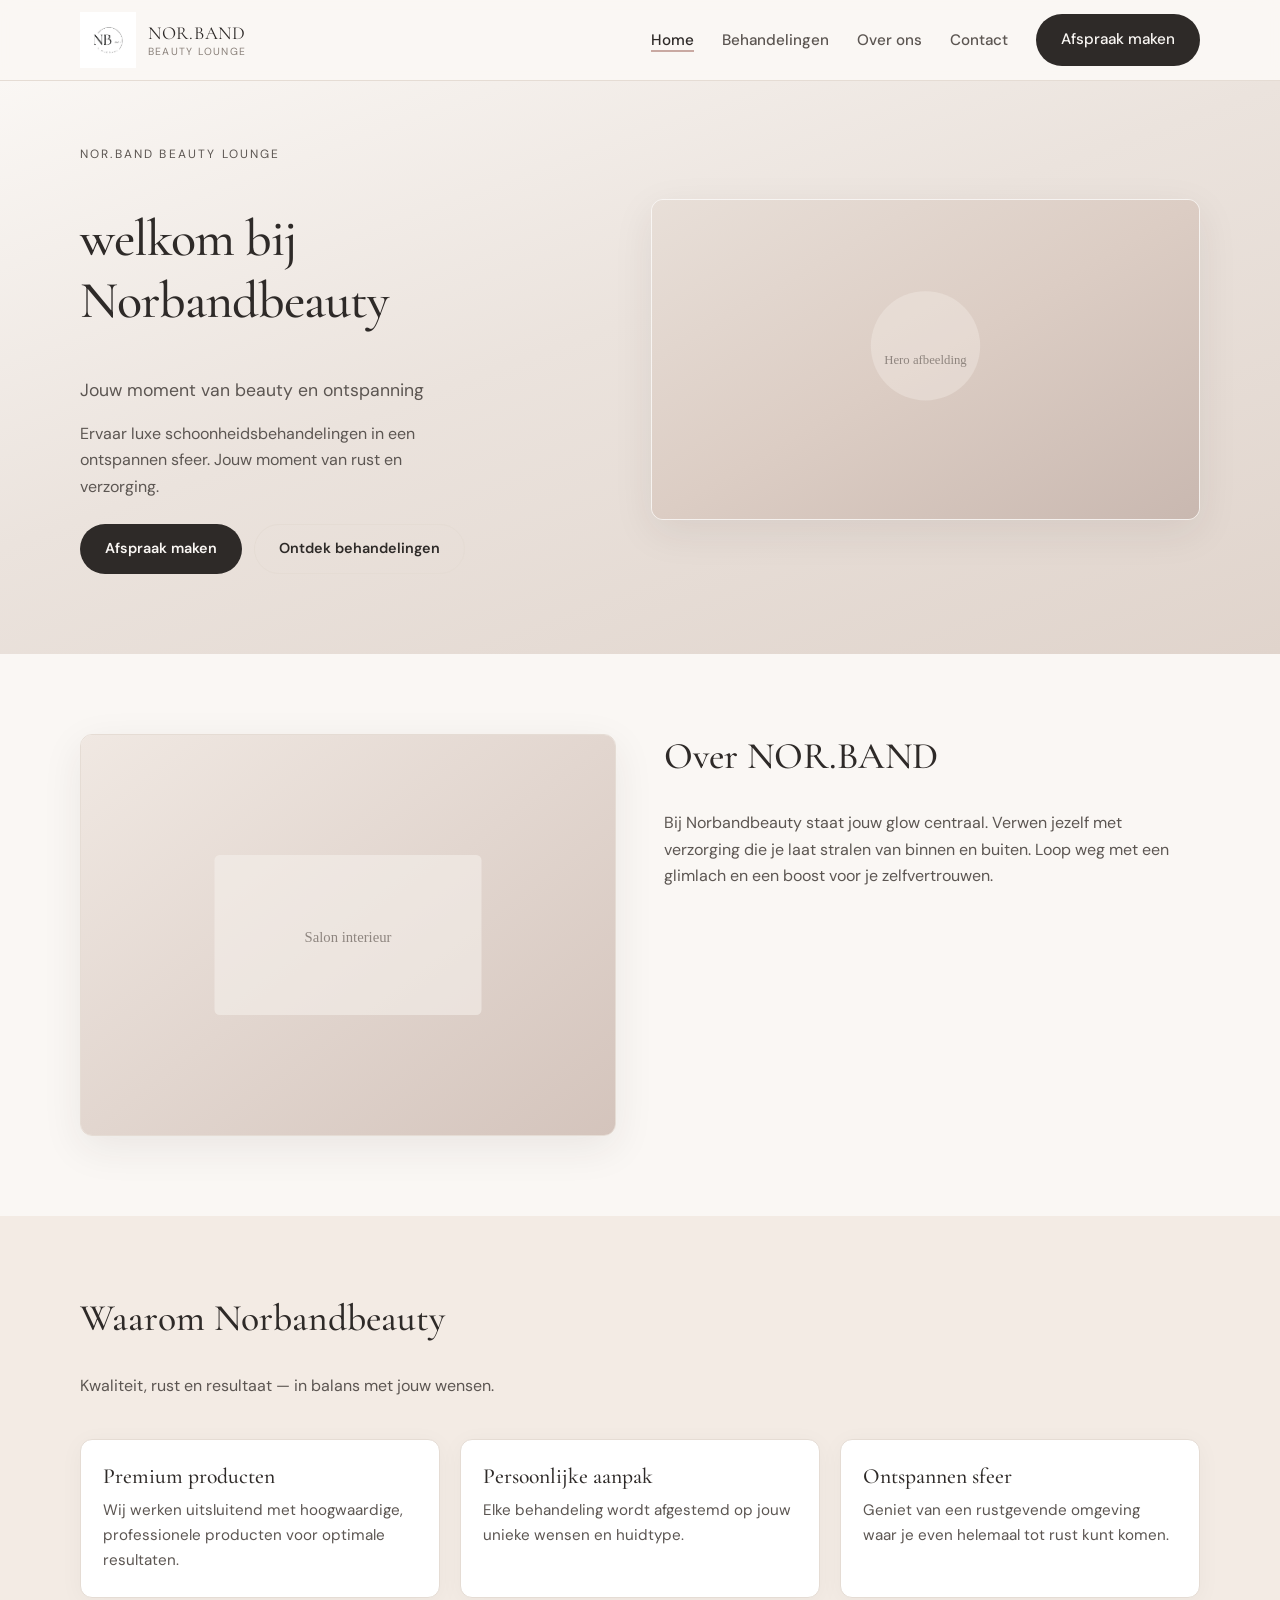
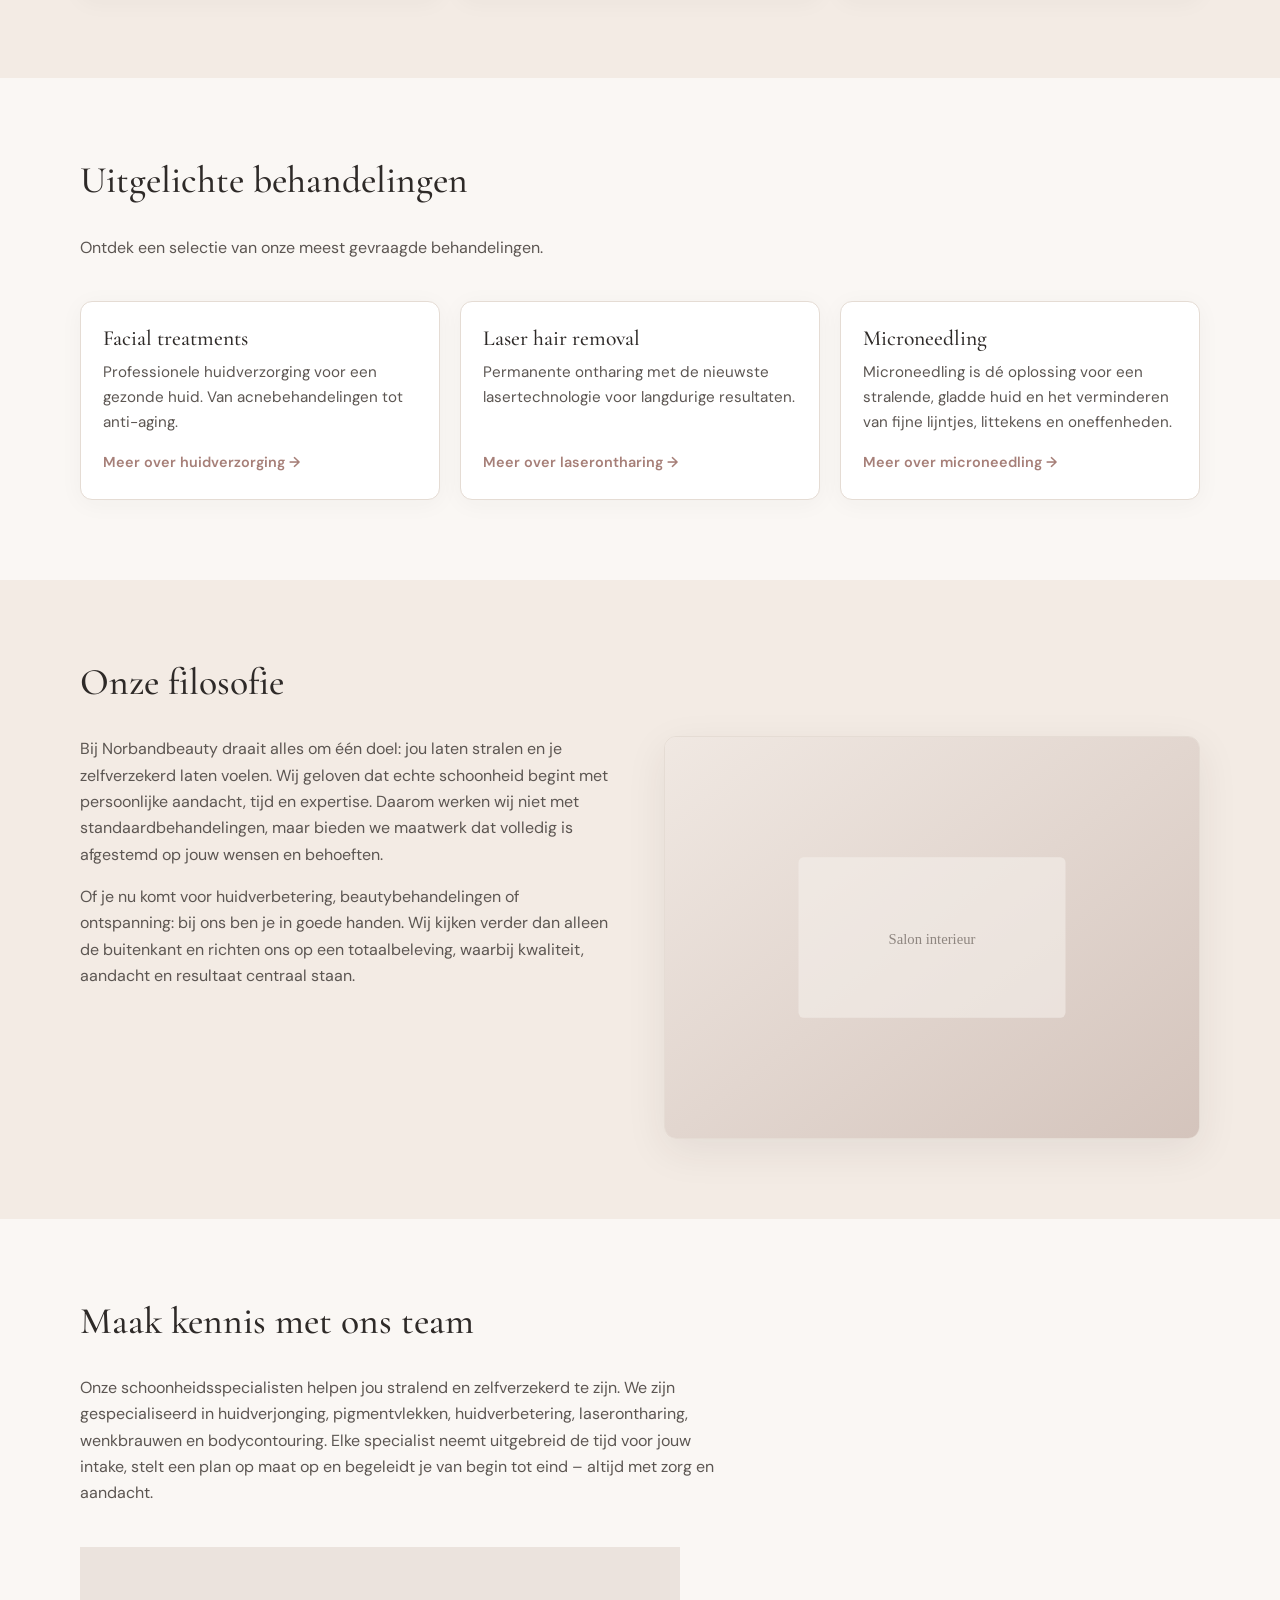
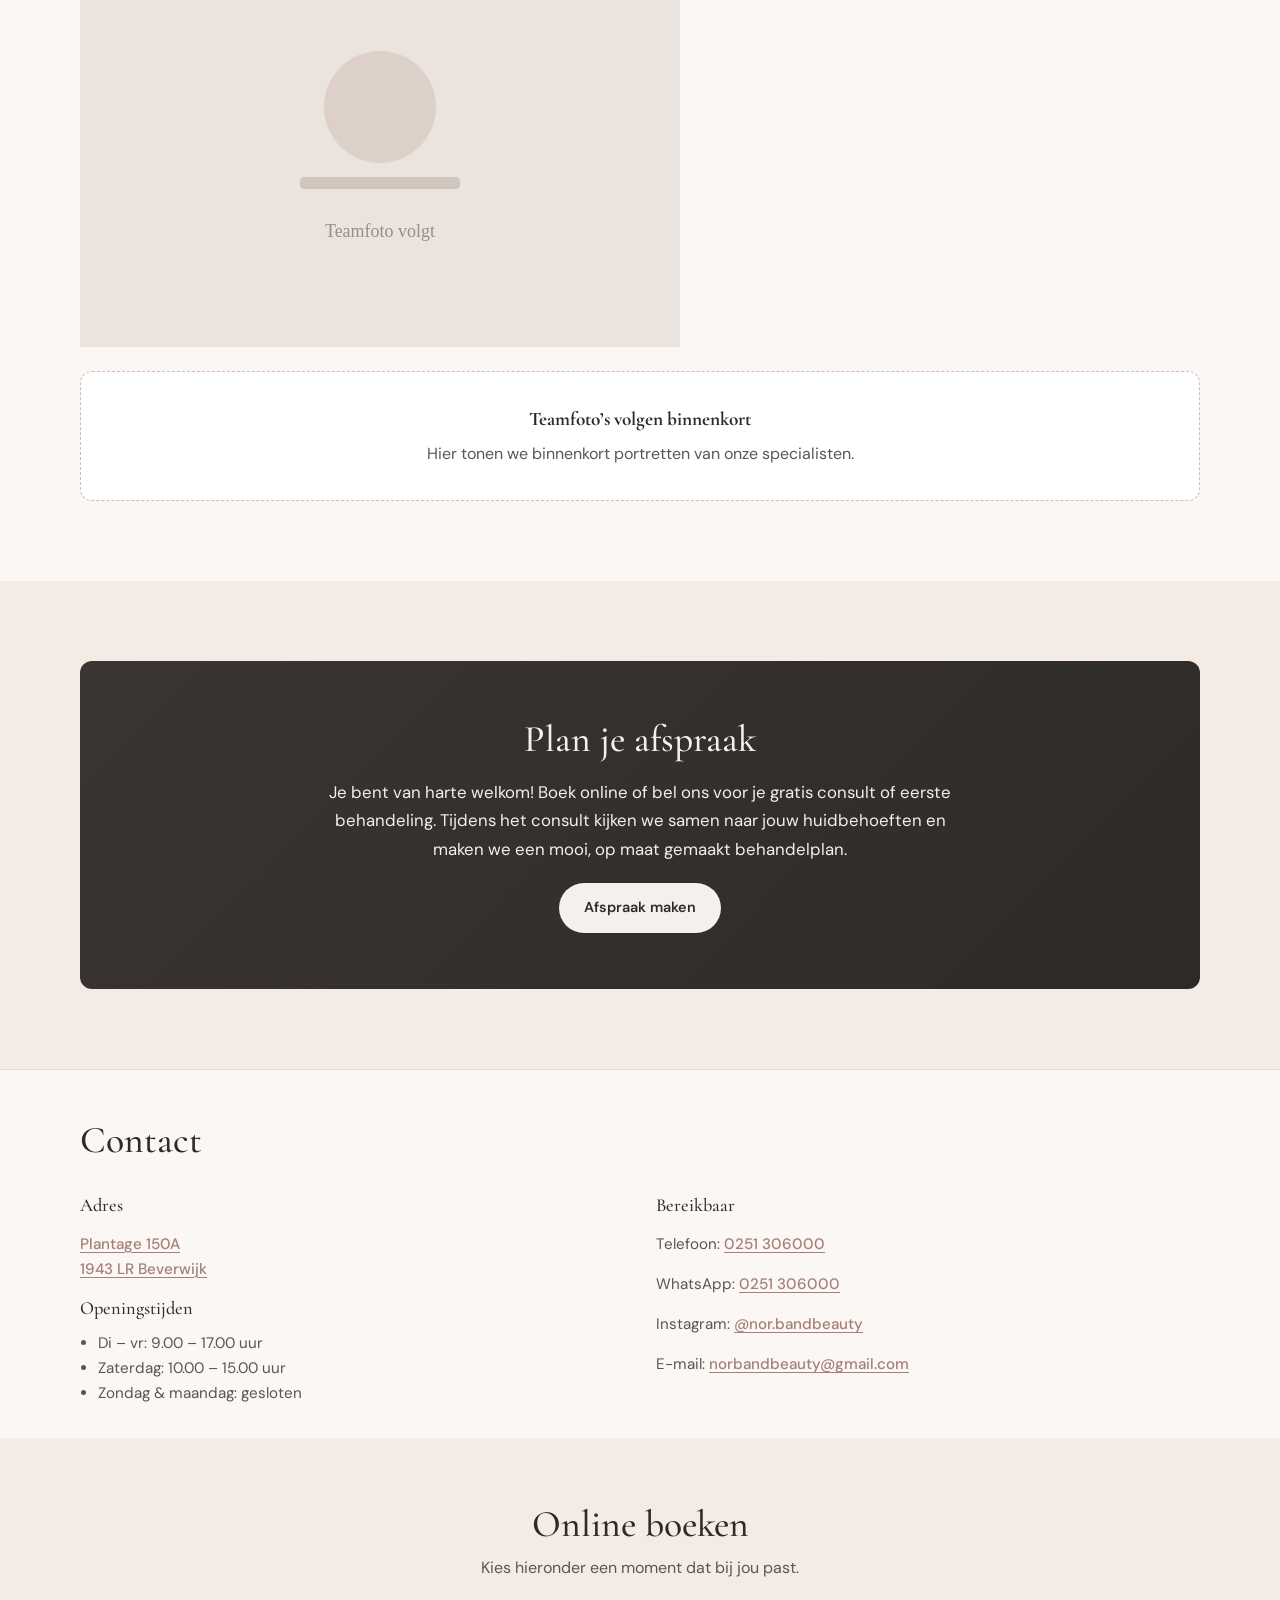
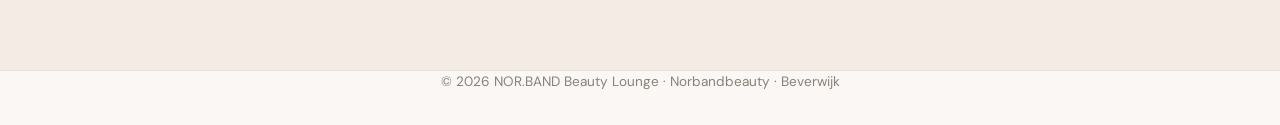
==== index.html @ 1cf068ef "Initial commit: NOR.BAND Beauty Lounge static site Made-with: Cursor" ====
<!DOCTYPE html>
<html lang="nl">
  <head>
    <meta charset="utf-8" />
    <meta name="viewport" content="width=device-width, initial-scale=1" />
    <title>NOR.BAND Beauty Lounge | Norbandbeauty Beverwijk</title>
    <meta
      name="description"
      content="Welkom bij Norbandbeauty — luxe schoonheidsbehandelingen in Beverwijk. Jouw moment van beauty en ontspanning."
    />
    <link rel="preconnect" href="https://fonts.googleapis.com" />
    <link rel="preconnect" href="https://fonts.gstatic.com" crossorigin />
    <link
      href="https://fonts.googleapis.com/css2?family=Cormorant+Garamond:ital,wght@0,500;0,600;1,500&family=DM+Sans:ital,wght@0,400;0,500;0,600;0,700;1,400&display=swap"
      rel="stylesheet"
    />
    <link rel="stylesheet" href="styles.css" />
  </head>
  <body>
    <a class="skip-link" href="#main">Ga naar inhoud</a>

    <header class="site-header">
      <div class="container site-header__inner">
        <a class="brand" href="index.html">
          <img
            class="brand__logo"
            src="images/logo.png"
            width="64"
            height="64"
            alt="NOR.BAND Beauty Lounge"
          />
          <span class="brand__text">
            NOR.BAND
            <small>Beauty Lounge</small>
          </span>
        </a>
        <button
          class="nav-toggle"
          type="button"
          aria-expanded="false"
          aria-controls="site-nav"
          aria-label="Menu openen"
        >
          <span class="nav-toggle__bar" aria-hidden="true"></span>
        </button>
        <nav class="site-nav" id="site-nav" aria-label="Hoofdnavigatie">
          <ul>
            <li><a class="is-active" href="index.html">Home</a></li>
            <li><a href="behandelingen.html">Behandelingen</a></li>
            <li><a href="#over">Over ons</a></li>
            <li><a href="#contact">Contact</a></li>
            <li class="site-header__cta--desktop">
              <!-- #sz-booking-open wordt door Salonized gebruikt om het boekingswidget te openen -->
              <a class="btn btn--primary" href="#sz-booking-open">Afspraak maken</a>
            </li>
          </ul>
        </nav>
        <a class="btn btn--primary site-header__cta--mobile" href="#sz-booking-open">Afspraak maken</a>
      </div>
    </header>

    <main id="main">
      <section class="hero" aria-labelledby="hero-title">
        <div class="container hero__grid">
          <div class="hero__content">
            <p class="eyebrow">NOR.BAND Beauty Lounge</p>
            <h1 id="hero-title">welkom bij Norbandbeauty</h1>
            <p class="lead">Jouw moment van beauty en ontspanning</p>
            <p>
              Ervaar luxe schoonheidsbehandelingen in een ontspannen sfeer. Jouw moment van rust en
              verzorging.
            </p>
            <div class="btn-row">
              <a class="btn btn--primary" href="#sz-booking-open">Afspraak maken</a>
              <a class="btn btn--ghost" href="behandelingen.html">Ontdek behandelingen</a>
            </div>
          </div>
          <div class="hero__visual">
            <img
              src="images/hero-placeholder.svg"
              width="1200"
              height="700"
              alt="Sfeerbeeld van de salon — placeholder"
            />
          </div>
        </div>
      </section>

      <section id="over" class="section" aria-labelledby="over-heading">
        <div class="container">
          <div class="philo">
            <div class="philo__img">
              <img
                src="images/about-placeholder.svg"
                width="800"
                height="600"
                alt="Interieur van de salon — placeholder"
              />
            </div>
            <div class="philo__text">
              <h2 id="over-heading">Over NOR.BAND</h2>
              <p>
                Bij Norbandbeauty staat jouw glow centraal. Verwen jezelf met verzorging die je laat
                stralen van binnen en buiten. Loop weg met een glimlach en een boost voor je
                zelfvertrouwen.
              </p>
            </div>
          </div>
        </div>
      </section>

      <section class="section section--alt" aria-labelledby="usp-heading">
        <div class="container">
          <div class="section__intro">
            <h2 id="usp-heading">Waarom Norbandbeauty</h2>
            <p>Kwaliteit, rust en resultaat — in balans met jouw wensen.</p>
          </div>
          <div class="card-grid card-grid--3">
            <article class="card">
              <h3>Premium producten</h3>
              <p>
                Wij werken uitsluitend met hoogwaardige, professionele producten voor optimale
                resultaten.
              </p>
            </article>
            <article class="card">
              <h3>Persoonlijke aanpak</h3>
              <p>
                Elke behandeling wordt afgestemd op jouw unieke wensen en huidtype.
              </p>
            </article>
            <article class="card">
              <h3>Ontspannen sfeer</h3>
              <p>
                Geniet van een rustgevende omgeving waar je even helemaal tot rust kunt komen.
              </p>
            </article>
          </div>
        </div>
      </section>

      <section class="section" aria-labelledby="highlight-heading">
        <div class="container">
          <div class="section__intro">
            <h2 id="highlight-heading">Uitgelichte behandelingen</h2>
            <p>Ontdek een selectie van onze meest gevraagde behandelingen.</p>
          </div>
          <div class="treat-grid">
            <article class="card treat-card">
              <h3>Facial treatments</h3>
              <p>
                Professionele huidverzorging voor een gezonde huid. Van acnebehandelingen tot
                anti-aging.
              </p>
              <a class="treat-card__link" href="behandelingen.html#huidverzorging">Meer over huidverzorging →</a>
            </article>
            <article class="card treat-card">
              <h3>Laser hair removal</h3>
              <p>
                Permanente ontharing met de nieuwste lasertechnologie voor langdurige resultaten.
              </p>
              <a class="treat-card__link" href="behandelingen.html#laserontharing">Meer over laserontharing →</a>
            </article>
            <article class="card treat-card">
              <h3>Microneedling</h3>
              <p>
                Microneedling is dé oplossing voor een stralende, gladde huid en het verminderen van
                fijne lijntjes, littekens en oneffenheden.
              </p>
              <a class="treat-card__link" href="behandelingen.html#huidverbetering">Meer over microneedling →</a>
            </article>
          </div>
        </div>
      </section>

      <section class="section section--alt" aria-labelledby="filosofie-heading">
        <div class="container">
          <h2 id="filosofie-heading">Onze filosofie</h2>
          <div class="philo">
            <div class="philo__text">
              <p>
                Bij Norbandbeauty draait alles om één doel: jou laten stralen en je zelfverzekerd
                laten voelen. Wij geloven dat echte schoonheid begint met persoonlijke aandacht,
                tijd en expertise. Daarom werken wij niet met standaardbehandelingen, maar bieden we
                maatwerk dat volledig is afgestemd op jouw wensen en behoeften.
              </p>
              <p>
                Of je nu komt voor huidverbetering, beautybehandelingen of ontspanning: bij ons ben je
                in goede handen. Wij kijken verder dan alleen de buitenkant en richten ons op een
                totaalbeleving, waarbij kwaliteit, aandacht en resultaat centraal staan.
              </p>
            </div>
            <div class="philo__img">
              <img
                src="images/about-placeholder.svg"
                width="800"
                height="600"
                alt=""
                role="presentation"
              />
            </div>
          </div>
        </div>
      </section>

      <section class="section" aria-labelledby="team-heading">
        <div class="container">
          <div class="section__intro">
            <h2 id="team-heading">Maak kennis met ons team</h2>
            <p>
              Onze schoonheidsspecialisten helpen jou stralend en zelfverzekerd te zijn. We zijn
              gespecialiseerd in huidverjonging, pigmentvlekken, huidverbetering, laserontharing,
              wenkbrauwen en bodycontouring. Elke specialist neemt uitgebreid de tijd voor jouw
              intake, stelt een plan op maat op en begeleidt je van begin tot eind – altijd met zorg
              en aandacht.
            </p>
          </div>
          <div>
            <img
              src="images/team-placeholder.svg"
              width="600"
              height="400"
              alt="Team — foto volgt"
            />
            <div class="team-placeholder">
              <strong>Teamfoto’s volgen binnenkort</strong>
              <span>Hier tonen we binnenkort portretten van onze specialisten.</span>
            </div>
          </div>
        </div>
      </section>

      <section class="section section--alt" aria-labelledby="cta-mid-heading">
        <div class="container">
          <div class="cta-band">
            <h2 id="cta-mid-heading">Plan je afspraak</h2>
            <p>
              Je bent van harte welkom! Boek online of bel ons voor je gratis consult of eerste
              behandeling. Tijdens het consult kijken we samen naar jouw huidbehoeften en maken we een
              mooi, op maat gemaakt behandelplan.
            </p>
            <a class="btn btn--primary" href="#sz-booking-open">Afspraak maken</a>
          </div>
        </div>
      </section>

      <section id="contact" class="site-footer" aria-labelledby="contact-heading">
        <div class="container">
          <h2 id="contact-heading">Contact</h2>
          <div class="footer-grid">
            <div class="footer-block">
              <h3>Adres</h3>
              <p>
                <a
                  href="https://www.google.com/maps/search/?api=1&query=Plantage+150A+1943+LR+Beverwijk"
                  rel="noopener noreferrer"
                >
                  Plantage 150A<br />
                  1943 LR Beverwijk
                </a>
              </p>
              <h3>Openingstijden</h3>
              <ul>
                <li>Di – vr: 9.00 – 17.00 uur</li>
                <li>Zaterdag: 10.00 – 15.00 uur</li>
                <li>Zondag &amp; maandag: gesloten</li>
              </ul>
            </div>
            <div class="footer-block">
              <h3>Bereikbaar</h3>
              <p>
                Telefoon:
                <a href="tel:+31251306000">0251 306000</a>
              </p>
              <p>
                WhatsApp:
                <a href="https://wa.me/31251306000" rel="noopener noreferrer">0251 306000</a>
              </p>
              <p>
                Instagram:
                <a href="https://www.instagram.com/nor.bandbeauty/" rel="noopener noreferrer"
                  >@nor.bandbeauty</a
                >
              </p>
              <p>
                E-mail:
                <a href="mailto:norbandbeauty@gmail.com">norbandbeauty@gmail.com</a>
              </p>
            </div>
          </div>
        </div>
      </section>

      <section id="booking" class="booking-section" aria-labelledby="booking-heading">
        <div class="container booking-section__inner">
          <h2 id="booking-heading">Online boeken</h2>
          <p>Kies hieronder een moment dat bij jou past.</p>
          <div
            class="salonized-booking"
            data-company="E9KZ1DDDucgbJcKUujtXjDxc"
            data-color="#888182"
            data-language="nl"
            data-position="right"
            data-outline="shadow"
          ></div>
          <script src="https://static-widget.salonized.com/loader.js"></script>
        </div>
      </section>
    </main>

    <footer class="site-footer" style="padding-top: 0">
      <div class="container">
        <p style="margin: 0; font-size: 0.85rem; color: var(--color-soft); text-align: center">
          © <span id="y"></span> NOR.BAND Beauty Lounge · Norbandbeauty · Beverwijk
        </p>
      </div>
    </footer>

    <script src="script.js" defer></script>
  </body>
</html>
---- styles.css ----
/* NOR.BAND Beauty Lounge — shared styles */

:root {
  --color-bg: #faf7f4;
  --color-bg-alt: #f3ebe4;
  --color-surface: #ffffff;
  --color-ink: #2e2a28;
  --color-muted: #5c5652;
  --color-soft: #8a817a;
  --color-accent: #a67f78;
  --color-accent-soft: #c9a9a2;
  --color-line: #e5dcd4;
  --color-rose: #d4b8b0;
  --font-display: "Cormorant Garamond", "Times New Roman", serif;
  --font-body: "DM Sans", system-ui, -apple-system, sans-serif;
  --shadow-soft: 0 12px 40px rgba(46, 42, 40, 0.08);
  --radius: 12px;
  --max: 1120px;
  --header-h: 72px;
}

*,
*::before,
*::after {
  box-sizing: border-box;
}

html {
  scroll-behavior: smooth;
}

body {
  margin: 0;
  font-family: var(--font-body);
  font-size: 1rem;
  line-height: 1.65;
  color: var(--color-ink);
  background: var(--color-bg);
}

body.nav-open {
  overflow: hidden;
}

img {
  max-width: 100%;
  height: auto;
  display: block;
}

a {
  color: var(--color-accent);
  text-decoration-thickness: 1px;
  text-underline-offset: 0.2em;
}

a:hover {
  color: var(--color-ink);
}

:focus-visible {
  outline: 2px solid var(--color-accent);
  outline-offset: 3px;
}

.skip-link {
  position: absolute;
  left: -9999px;
  z-index: 9999;
  padding: 0.75rem 1rem;
  background: var(--color-surface);
  color: var(--color-ink);
}

.skip-link:focus {
  left: 1rem;
  top: 1rem;
}

.container {
  width: min(100% - 2.5rem, var(--max));
  margin-inline: auto;
}

/* Typography */
h1,
h2,
h3,
h4 {
  font-family: var(--font-display);
  font-weight: 500;
  line-height: 1.2;
  color: var(--color-ink);
}

h1 {
  font-size: clamp(2.25rem, 5vw, 3.25rem);
  letter-spacing: -0.02em;
}

h2 {
  font-size: clamp(1.75rem, 3.5vw, 2.35rem);
  margin-top: 0;
}

h3 {
  font-size: 1.35rem;
  margin-top: 0;
}

.eyebrow {
  font-size: 0.75rem;
  letter-spacing: 0.18em;
  text-transform: uppercase;
  color: var(--color-soft);
  margin: 0 0 0.75rem;
}

.lead {
  font-size: 1.1rem;
  color: var(--color-muted);
}

/* Header */
.site-header {
  position: sticky;
  top: 0;
  z-index: 100;
  background: rgba(250, 247, 244, 0.92);
  backdrop-filter: blur(10px);
  border-bottom: 1px solid var(--color-line);
}

.site-header__inner {
  display: flex;
  align-items: center;
  justify-content: space-between;
  gap: 1rem;
  min-height: var(--header-h);
  padding-block: 0.75rem;
}

.brand {
  display: flex;
  align-items: center;
  gap: 0.75rem;
  text-decoration: none;
  color: inherit;
}

.brand:hover {
  color: inherit;
}

.brand__logo {
  width: 56px;
  height: auto;
  flex-shrink: 0;
  object-fit: contain;
}

.brand__text {
  font-family: var(--font-display);
  font-size: 1.15rem;
  letter-spacing: 0.04em;
  line-height: 1.2;
}

.brand__text small {
  display: block;
  font-family: var(--font-body);
  font-size: 0.65rem;
  letter-spacing: 0.12em;
  text-transform: uppercase;
  color: var(--color-soft);
  margin-top: 0.15rem;
}

.nav-toggle {
  display: none;
  align-items: center;
  justify-content: center;
  width: 44px;
  height: 44px;
  padding: 0;
  border: 1px solid var(--color-line);
  border-radius: 8px;
  background: var(--color-surface);
  cursor: pointer;
}

.nav-toggle__bar {
  display: block;
  width: 20px;
  height: 2px;
  background: var(--color-ink);
  position: relative;
}

.nav-toggle__bar::before,
.nav-toggle__bar::after {
  content: "";
  position: absolute;
  left: 0;
  width: 20px;
  height: 2px;
  background: var(--color-ink);
}

.nav-toggle__bar::before {
  top: -6px;
}

.nav-toggle__bar::after {
  top: 6px;
}

.site-nav ul {
  list-style: none;
  margin: 0;
  padding: 0;
  display: flex;
  align-items: center;
  gap: 1.75rem;
}

.site-nav a {
  color: var(--color-muted);
  text-decoration: none;
  font-size: 0.95rem;
  font-weight: 500;
}

.site-nav a:hover {
  color: var(--color-ink);
}

.site-nav .is-active {
  color: var(--color-ink);
  border-bottom: 2px solid var(--color-accent-soft);
}

.btn {
  display: inline-flex;
  align-items: center;
  justify-content: center;
  gap: 0.5rem;
  padding: 0.75rem 1.5rem;
  font-family: var(--font-body);
  font-size: 0.9rem;
  font-weight: 600;
  border-radius: 999px;
  border: 1px solid transparent;
  cursor: pointer;
  text-decoration: none;
  transition: background 0.2s, color 0.2s, border-color 0.2s, transform 0.15s;
}

.btn:hover {
  transform: translateY(-1px);
}

.btn--primary {
  background: var(--color-ink);
  color: #faf7f4;
}

.btn--primary:hover {
  background: #45403d;
  color: #faf7f4;
}

/* Anchor primary buttons: override global `a` / `.site-nav a` link colours */
a.btn.btn--primary {
  color: #faf7f4;
  text-decoration: none;
}

a.btn.btn--primary:hover {
  color: #faf7f4;
}

.btn--ghost {
  background: transparent;
  color: var(--color-ink);
  border-color: var(--color-line);
}

.btn--ghost:hover {
  border-color: var(--color-accent);
  color: var(--color-ink);
}

.btn-row {
  display: flex;
  flex-wrap: wrap;
  gap: 0.75rem;
  margin-top: 1.5rem;
}

@media (max-width: 767px) {
  .nav-toggle {
    display: inline-flex;
  }

  .site-nav {
    position: fixed;
    inset: var(--header-h) 0 0 0;
    background: var(--color-bg);
    padding: 1.5rem;
    transform: translateX(100%);
    transition: transform 0.25s ease;
    overflow-y: auto;
  }

  .site-nav.is-open {
    transform: translateX(0);
  }

  .site-nav ul {
    flex-direction: column;
    align-items: flex-start;
    gap: 1.25rem;
  }

  .site-nav .btn {
    width: 100%;
  }
}

@media (min-width: 768px) {
  .site-header__cta--mobile {
    display: none;
  }
}

@media (max-width: 767px) {
  .site-header__cta--desktop {
    display: none;
  }
}

/* Hero */
.hero {
  position: relative;
  padding: clamp(2.5rem, 6vw, 4rem) 0 clamp(3rem, 8vw, 5rem);
  background: linear-gradient(160deg, #faf7f4 0%, #ebe3dd 45%, #e0d4cc 100%);
  overflow: hidden;
}

.hero__grid {
  display: grid;
  gap: 2.5rem;
  align-items: center;
}

@media (min-width: 900px) {
  .hero__grid {
    grid-template-columns: 1fr 1.05fr;
    gap: 3rem;
  }
}

.hero__visual {
  border-radius: var(--radius);
  overflow: hidden;
  box-shadow: var(--shadow-soft);
  border: 1px solid rgba(255, 255, 255, 0.6);
}

.hero__content p {
  margin: 0 0 1rem;
  color: var(--color-muted);
  max-width: 36ch;
}

/* Sections */
.section {
  padding: clamp(3rem, 7vw, 5rem) 0;
}

.section--alt {
  background: var(--color-bg-alt);
}

.section__intro {
  max-width: 58ch;
  margin-bottom: 2.5rem;
}

.section__intro p {
  margin: 0.75rem 0 0;
  color: var(--color-muted);
}

/* Cards grid */
.card-grid {
  display: grid;
  gap: 1.25rem;
}

@media (min-width: 640px) {
  .card-grid--3 {
    grid-template-columns: repeat(3, 1fr);
  }
}

.card {
  background: var(--color-surface);
  border: 1px solid var(--color-line);
  border-radius: var(--radius);
  padding: 1.5rem 1.35rem;
  box-shadow: 0 4px 24px rgba(46, 42, 40, 0.04);
  transition: box-shadow 0.2s, border-color 0.2s;
}

.card:hover {
  box-shadow: var(--shadow-soft);
  border-color: #d9cec5;
}

.card h3 {
  margin-bottom: 0.5rem;
}

.card p {
  margin: 0;
  color: var(--color-muted);
  font-size: 0.95rem;
}

/* Treatment highlight cards */
.treat-grid {
  display: grid;
  gap: 1.25rem;
}

@media (min-width: 720px) {
  .treat-grid {
    grid-template-columns: repeat(3, 1fr);
  }
}

.treat-card {
  display: flex;
  flex-direction: column;
  height: 100%;
}

.treat-card__link {
  margin-top: auto;
  padding-top: 1rem;
  font-weight: 600;
  font-size: 0.9rem;
  text-decoration: none;
  color: var(--color-accent);
}

.treat-card__link:hover {
  color: var(--color-ink);
}

/* Philosophy */
.philo {
  display: grid;
  gap: 2rem;
}

@media (min-width: 880px) {
  .philo {
    grid-template-columns: 1fr 1fr;
    align-items: start;
    gap: 3rem;
  }
}

.philo__img {
  border-radius: var(--radius);
  overflow: hidden;
  border: 1px solid var(--color-line);
  box-shadow: var(--shadow-soft);
}

.philo__text h2 {
  margin-top: 0;
}

.philo__text p {
  color: var(--color-muted);
  margin: 0 0 1rem;
}

/* Team */
.team-placeholder {
  margin-top: 1.5rem;
  padding: 2rem;
  text-align: center;
  background: var(--color-surface);
  border: 1px dashed var(--color-rose);
  border-radius: var(--radius);
  color: var(--color-muted);
}

.team-placeholder strong {
  display: block;
  font-family: var(--font-display);
  font-size: 1.2rem;
  color: var(--color-ink);
  margin-bottom: 0.35rem;
}

/* CTA band */
.cta-band {
  text-align: center;
  padding: clamp(2.5rem, 6vw, 3.5rem);
  background: linear-gradient(135deg, #3a3533 0%, #2e2a28 100%);
  color: #f5f0eb;
  border-radius: var(--radius);
}

.cta-band h2 {
  color: #f5f0eb;
  margin: 0 0 1rem;
}

.cta-band p {
  margin: 0 auto 1.25rem;
  max-width: 52ch;
  font-size: 1.05rem;
  line-height: 1.7;
}

.cta-band .btn--primary {
  background: #f5f0eb;
  color: var(--color-ink);
}

.cta-band a.btn.btn--primary {
  color: var(--color-ink);
}

.cta-band .btn--primary:hover {
  background: #ffffff;
}

.cta-band a.btn.btn--primary:hover {
  color: var(--color-ink);
}

/* Footer / contact */
.site-footer {
  padding: 3rem 0 2rem;
  border-top: 1px solid var(--color-line);
  background: var(--color-bg);
}

.footer-grid {
  display: grid;
  gap: 2rem;
}

@media (min-width: 720px) {
  .footer-grid {
    grid-template-columns: 1fr 1fr;
  }
}

.footer-block h3 {
  font-size: 1.15rem;
  margin-bottom: 0.75rem;
}

.footer-block p,
.footer-block li {
  color: var(--color-muted);
  font-size: 0.95rem;
}

.footer-block ul {
  margin: 0;
  padding-left: 1.1rem;
}

.footer-block a {
  font-weight: 500;
}

/* Booking */
.booking-section {
  padding: clamp(2.5rem, 6vw, 4rem) 0 4rem;
  background: var(--color-bg-alt);
}

.booking-section__inner {
  max-width: 720px;
  margin-inline: auto;
  text-align: center;
}

.booking-section h2 {
  margin-bottom: 0.5rem;
}

.booking-section > .container > p {
  margin: 0 0 1.5rem;
  color: var(--color-muted);
}

/* Behandelingen page */
.page-hero {
  padding: clamp(2.5rem, 6vw, 3.5rem) 0;
  background: linear-gradient(180deg, #faf7f4, #ebe3dd);
  border-bottom: 1px solid var(--color-line);
}

.page-hero p {
  margin: 0.75rem 0 0;
  max-width: 56ch;
  color: var(--color-muted);
}

.anchor-nav-wrap {
  position: sticky;
  top: var(--header-h);
  z-index: 50;
  background: rgba(250, 247, 244, 0.95);
  backdrop-filter: blur(8px);
  border-bottom: 1px solid var(--color-line);
  padding: 0.65rem 0;
}

.anchor-nav {
  display: flex;
  flex-wrap: wrap;
  gap: 0.5rem 0.75rem;
  justify-content: center;
}

.anchor-nav a {
  font-size: 0.8rem;
  font-weight: 600;
  padding: 0.4rem 0.85rem;
  border-radius: 999px;
  border: 1px solid var(--color-line);
  background: var(--color-surface);
  color: var(--color-muted);
  text-decoration: none;
}

.anchor-nav a:hover {
  border-color: var(--color-accent-soft);
  color: var(--color-ink);
}

.treatment-section {
  scroll-margin-top: calc(var(--header-h) + 72px);
}

.treatment-section h2 {
  padding-bottom: 0.75rem;
  border-bottom: 1px solid var(--color-line);
  margin-bottom: 1.5rem;
}

.treatment-card {
  margin-bottom: 1.5rem;
}

.treatment-card:last-child {
  margin-bottom: 0;
}

.treatment-card__meta {
  display: flex;
  flex-wrap: wrap;
  gap: 0.5rem 1.25rem;
  font-size: 0.9rem;
  color: var(--color-soft);
  margin-bottom: 0.5rem;
}

.treatment-card__meta span {
  font-weight: 600;
  color: var(--color-ink);
}

.treatment-card ul {
  margin: 0.75rem 0 0;
  padding-left: 1.1rem;
  color: var(--color-muted);
}

.treatment-card .geschikt {
  margin-top: 0.75rem;
  padding: 0.75rem 1rem;
  background: var(--color-bg-alt);
  border-radius: 8px;
  font-size: 0.92rem;
  color: var(--color-muted);
}

.treatment-card .geschikt strong {
  color: var(--color-ink);
}

.intro-block {
  padding: 1.25rem 1.5rem;
  background: var(--color-surface);
  border-left: 3px solid var(--color-accent-soft);
  border-radius: 0 var(--radius) var(--radius) 0;
  margin-bottom: 1.5rem;
}

.intro-block p {
  margin: 0;
  color: var(--color-muted);
}

.bullet-columns {
  display: grid;
  gap: 1rem;
}

@media (min-width: 640px) {
  .bullet-columns {
    grid-template-columns: 1fr 1fr;
  }
}

.region-list {
  columns: 2;
  column-gap: 2rem;
  margin: 0;
  padding-left: 1.1rem;
  color: var(--color-muted);
}

@media (max-width: 500px) {
  .region-list {
    columns: 1;
  }
}

/* Pricing tables */
.price-table-wrap {
  overflow-x: auto;
  margin: 1.5rem 0;
  -webkit-overflow-scrolling: touch;
}

.price-table {
  width: 100%;
  border-collapse: collapse;
  font-size: 0.92rem;
  background: var(--color-surface);
  border: 1px solid var(--color-line);
  border-radius: var(--radius);
  overflow: hidden;
}

.price-table caption {
  text-align: left;
  font-family: var(--font-display);
  font-size: 1.25rem;
  padding: 1rem 1rem 0.5rem;
  color: var(--color-ink);
}

.price-table th,
.price-table td {
  padding: 0.65rem 1rem;
  text-align: left;
  border-bottom: 1px solid var(--color-line);
}

.price-table th {
  background: var(--color-bg-alt);
  font-weight: 600;
  font-size: 0.8rem;
  text-transform: uppercase;
  letter-spacing: 0.06em;
  color: var(--color-soft);
}

.price-table tr:last-child td {
  border-bottom: none;
}

.price-table td:last-child {
  white-space: nowrap;
  font-weight: 600;
  color: var(--color-ink);
}

/* Stacked cards for small screens */
.price-cards {
  display: none;
  flex-direction: column;
  gap: 0.75rem;
}

.price-card {
  background: var(--color-surface);
  border: 1px solid var(--color-line);
  border-radius: var(--radius);
  padding: 1rem 1.1rem;
}

.price-card__title {
  font-weight: 600;
  margin: 0 0 0.35rem;
}

.price-card__row {
  display: flex;
  justify-content: space-between;
  gap: 1rem;
  font-size: 0.9rem;
  color: var(--color-muted);
}

.price-card__row span:last-child {
  font-weight: 600;
  color: var(--color-ink);
  white-space: nowrap;
}

@media (max-width: 640px) {
  .price-table-wrap--responsive .price-table {
    display: none;
  }

  .price-table-wrap--responsive .price-cards {
    display: flex;
  }
}

.callout {
  margin-top: 1.5rem;
  padding: 1.25rem 1.5rem;
  background: var(--color-surface);
  border: 1px solid var(--color-line);
  border-radius: var(--radius);
}

.callout p {
  margin: 0 0 1rem;
  color: var(--color-muted);
}

.spray-highlight {
  margin-top: 1.5rem;
  padding: 1rem 1.25rem;
  background: linear-gradient(135deg, #f0e6e0, #e8dcd4);
  border-radius: var(--radius);
  font-weight: 600;
  color: var(--color-ink);
  text-align: center;
}
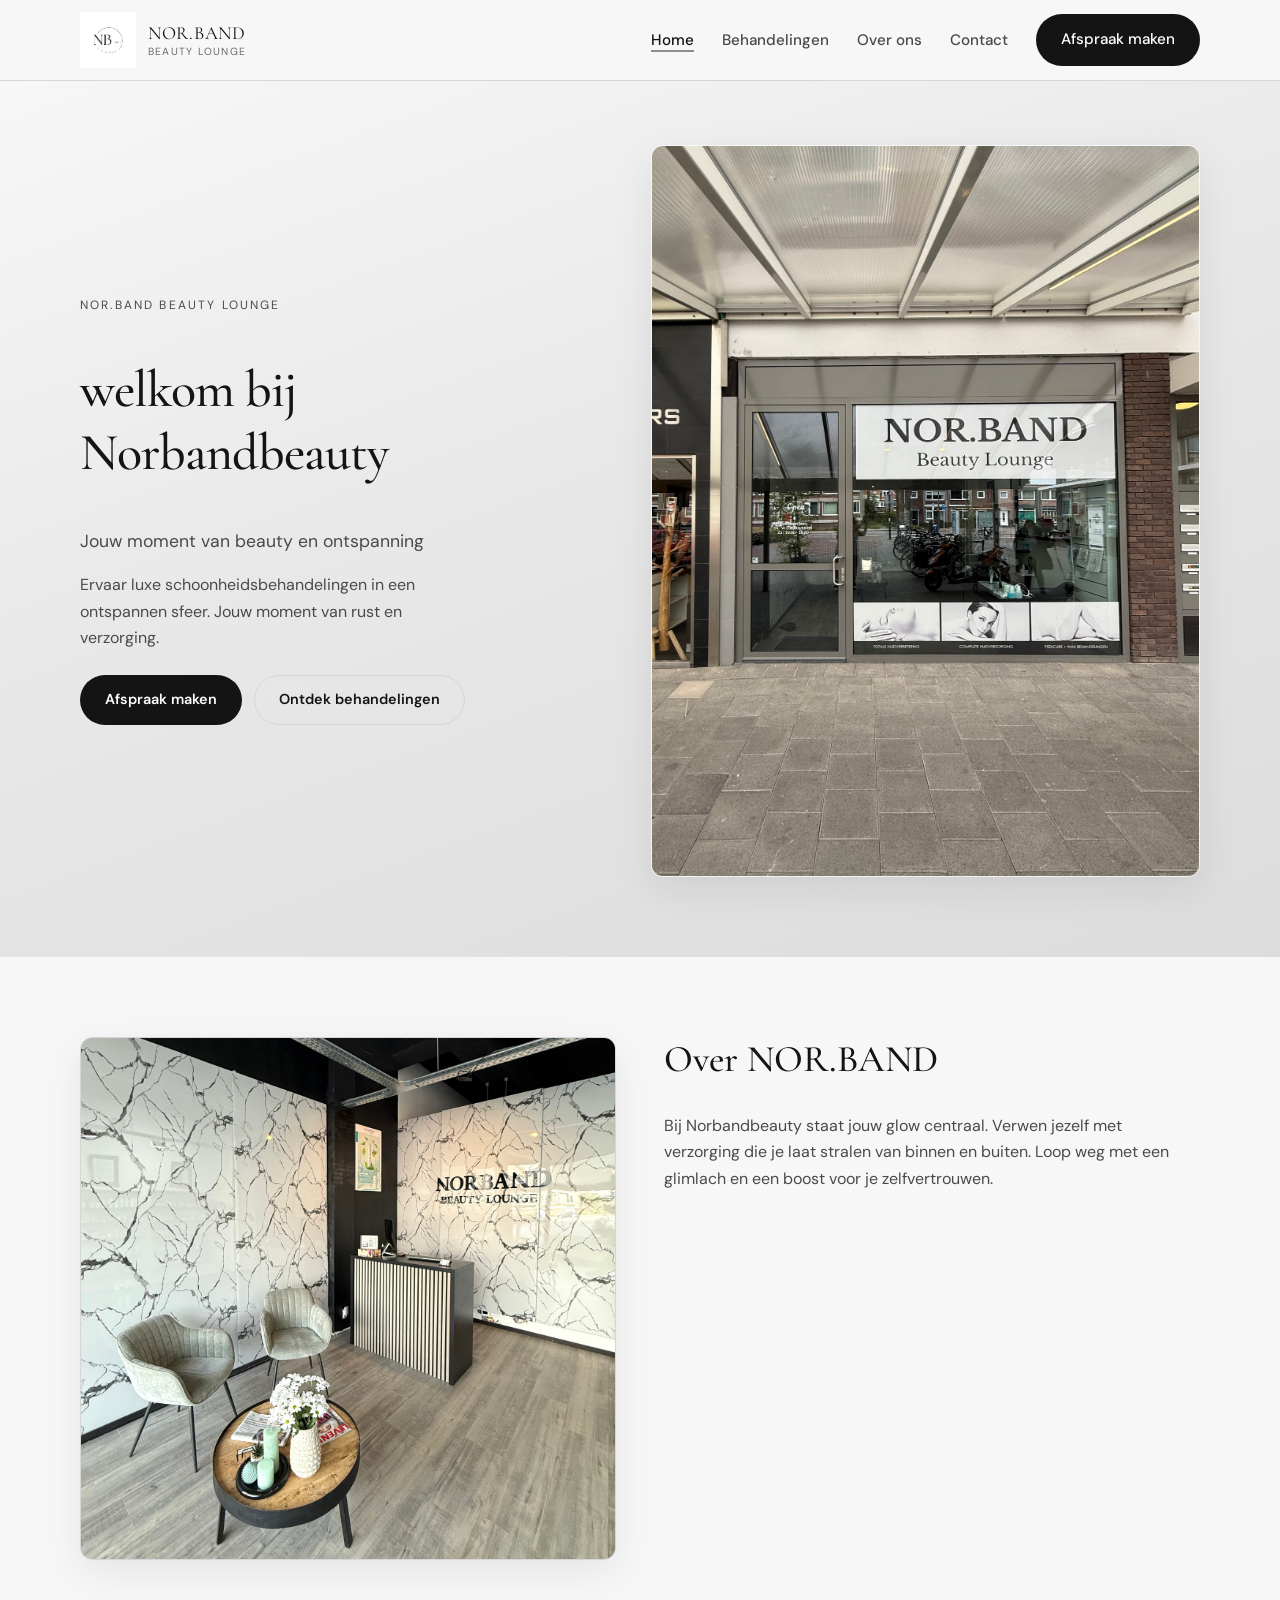
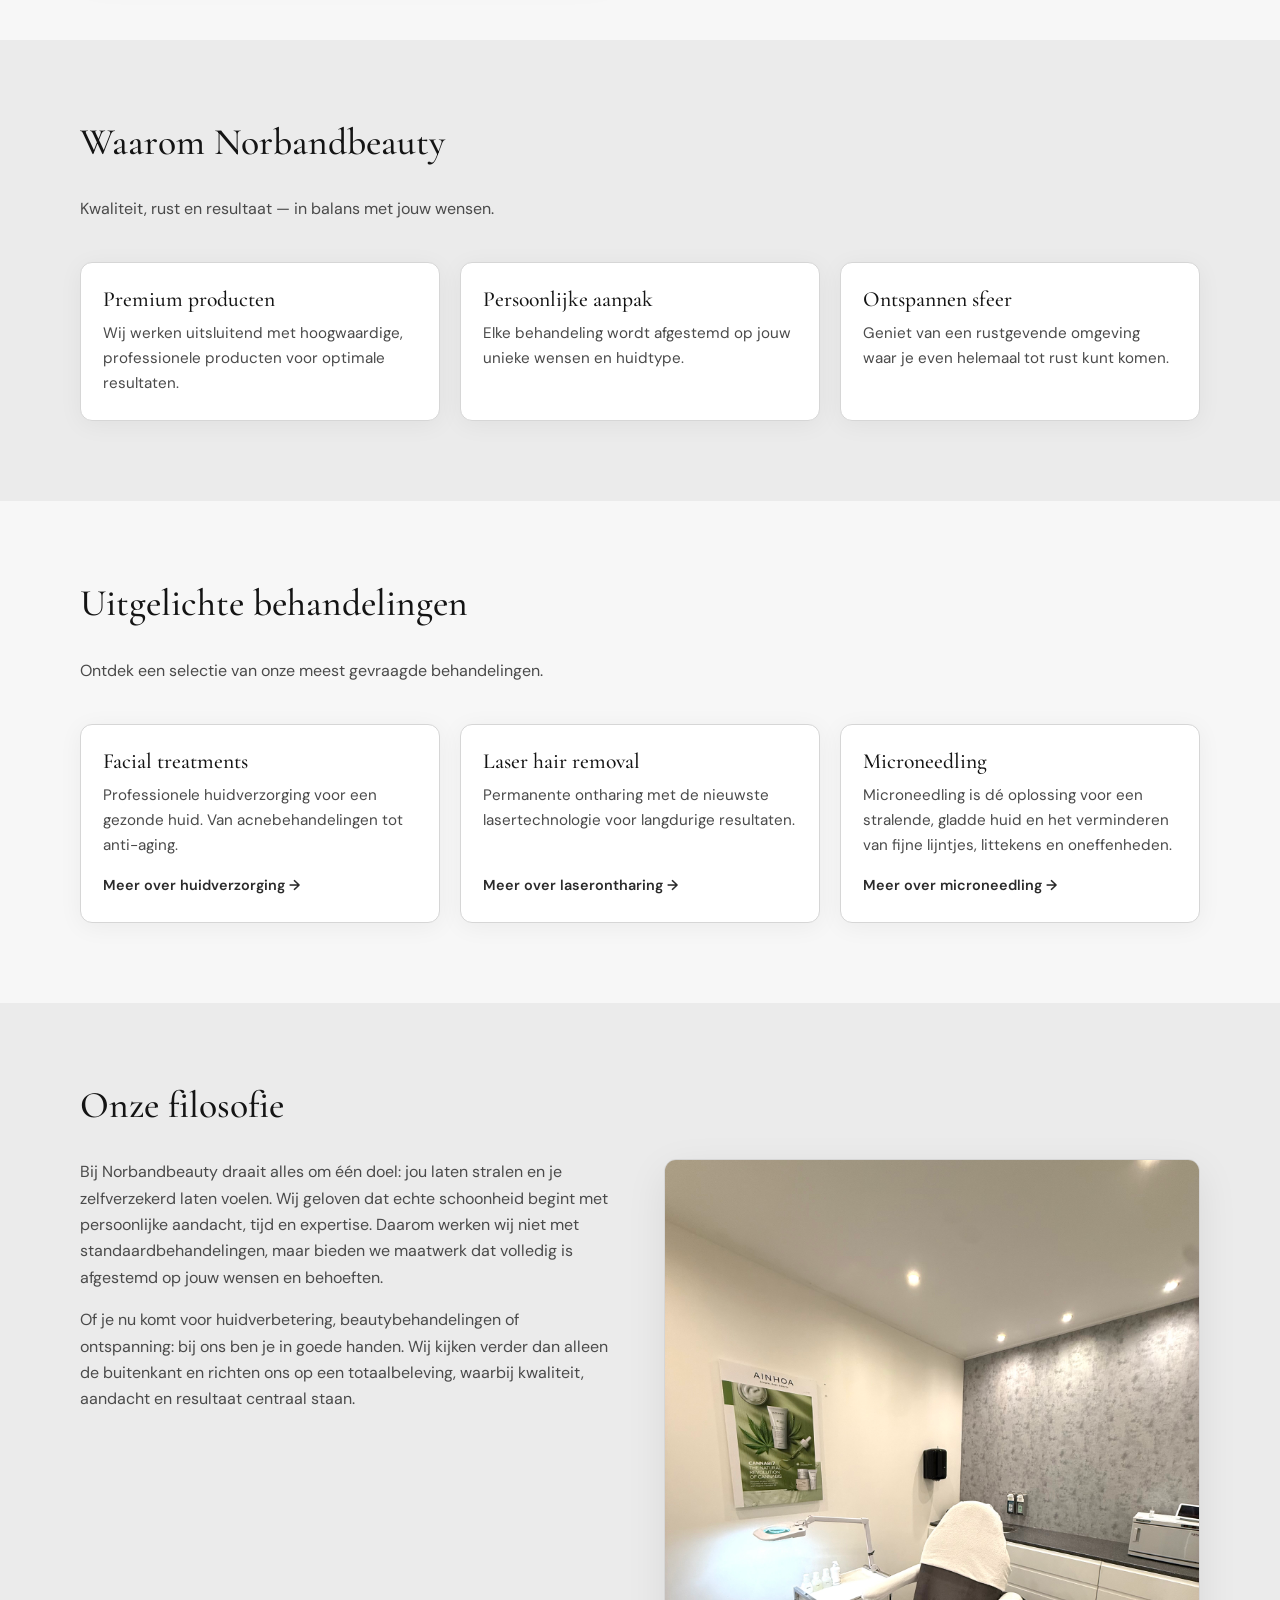
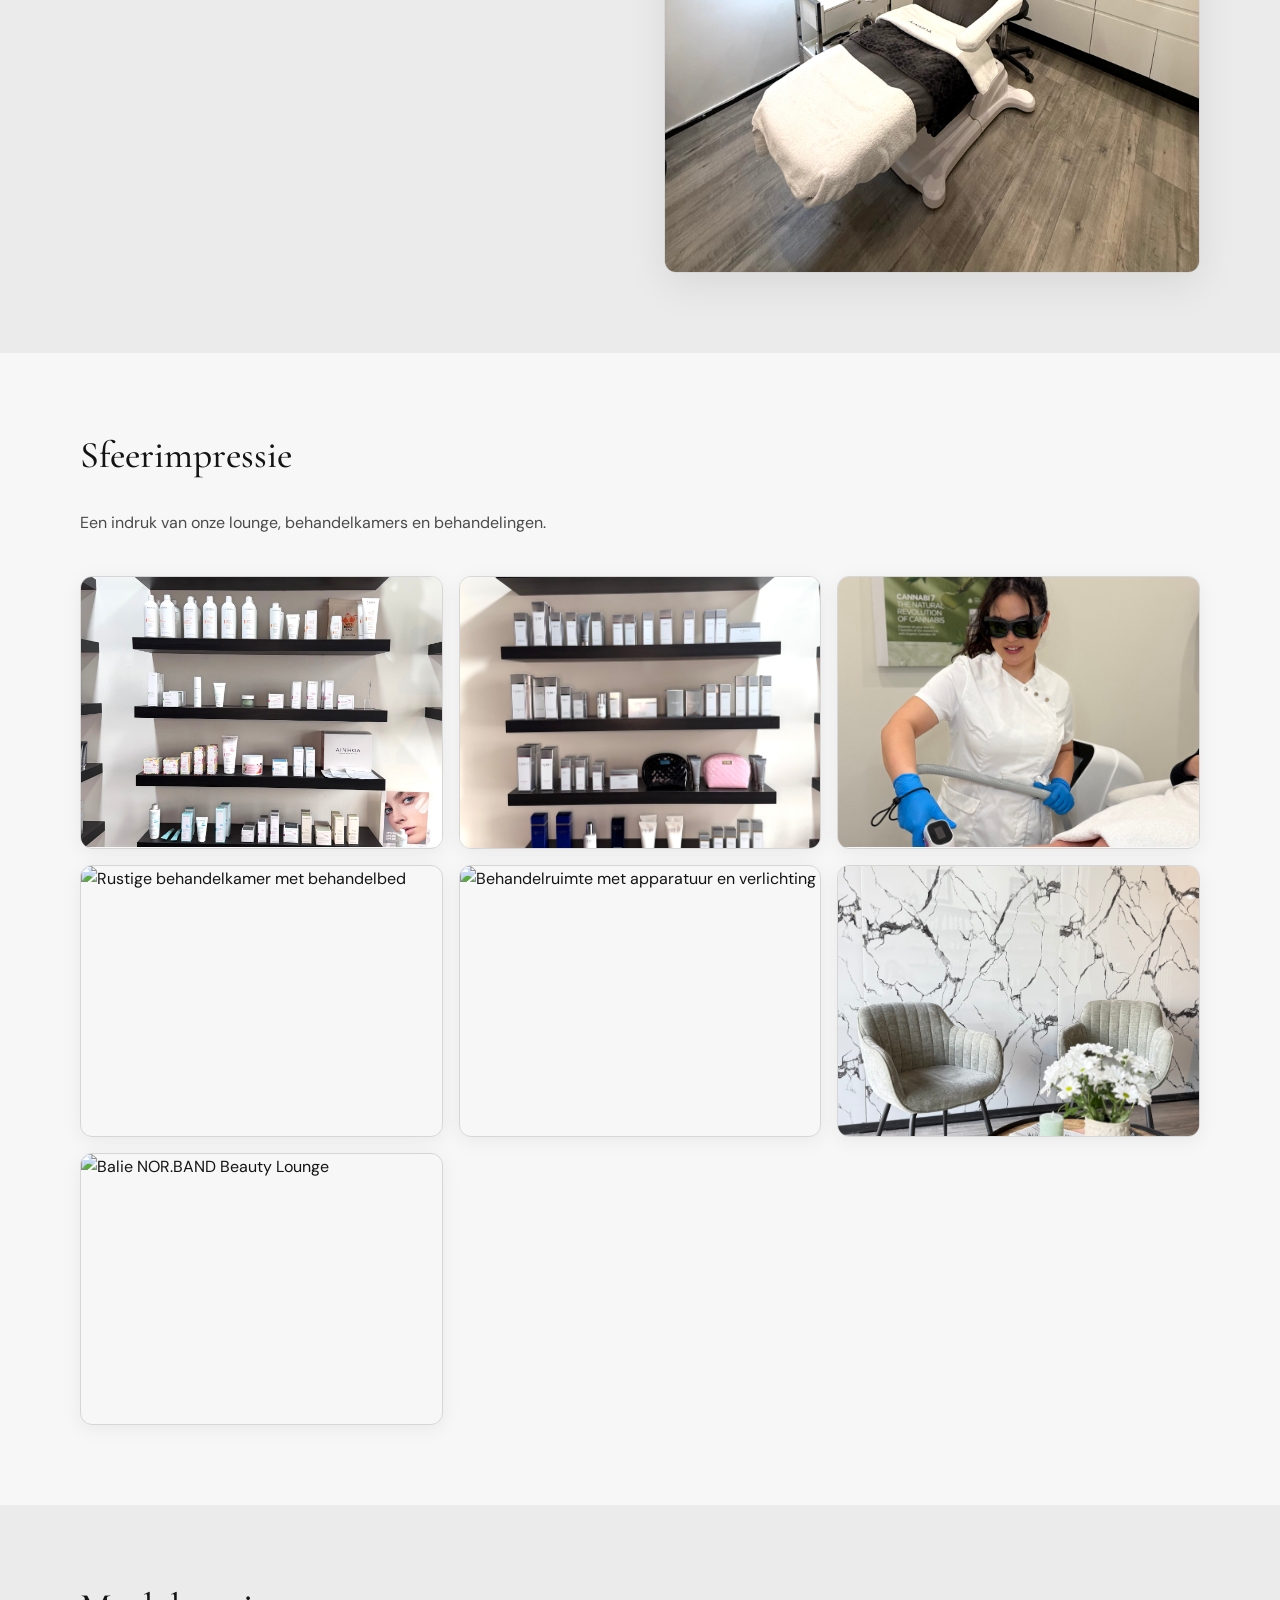
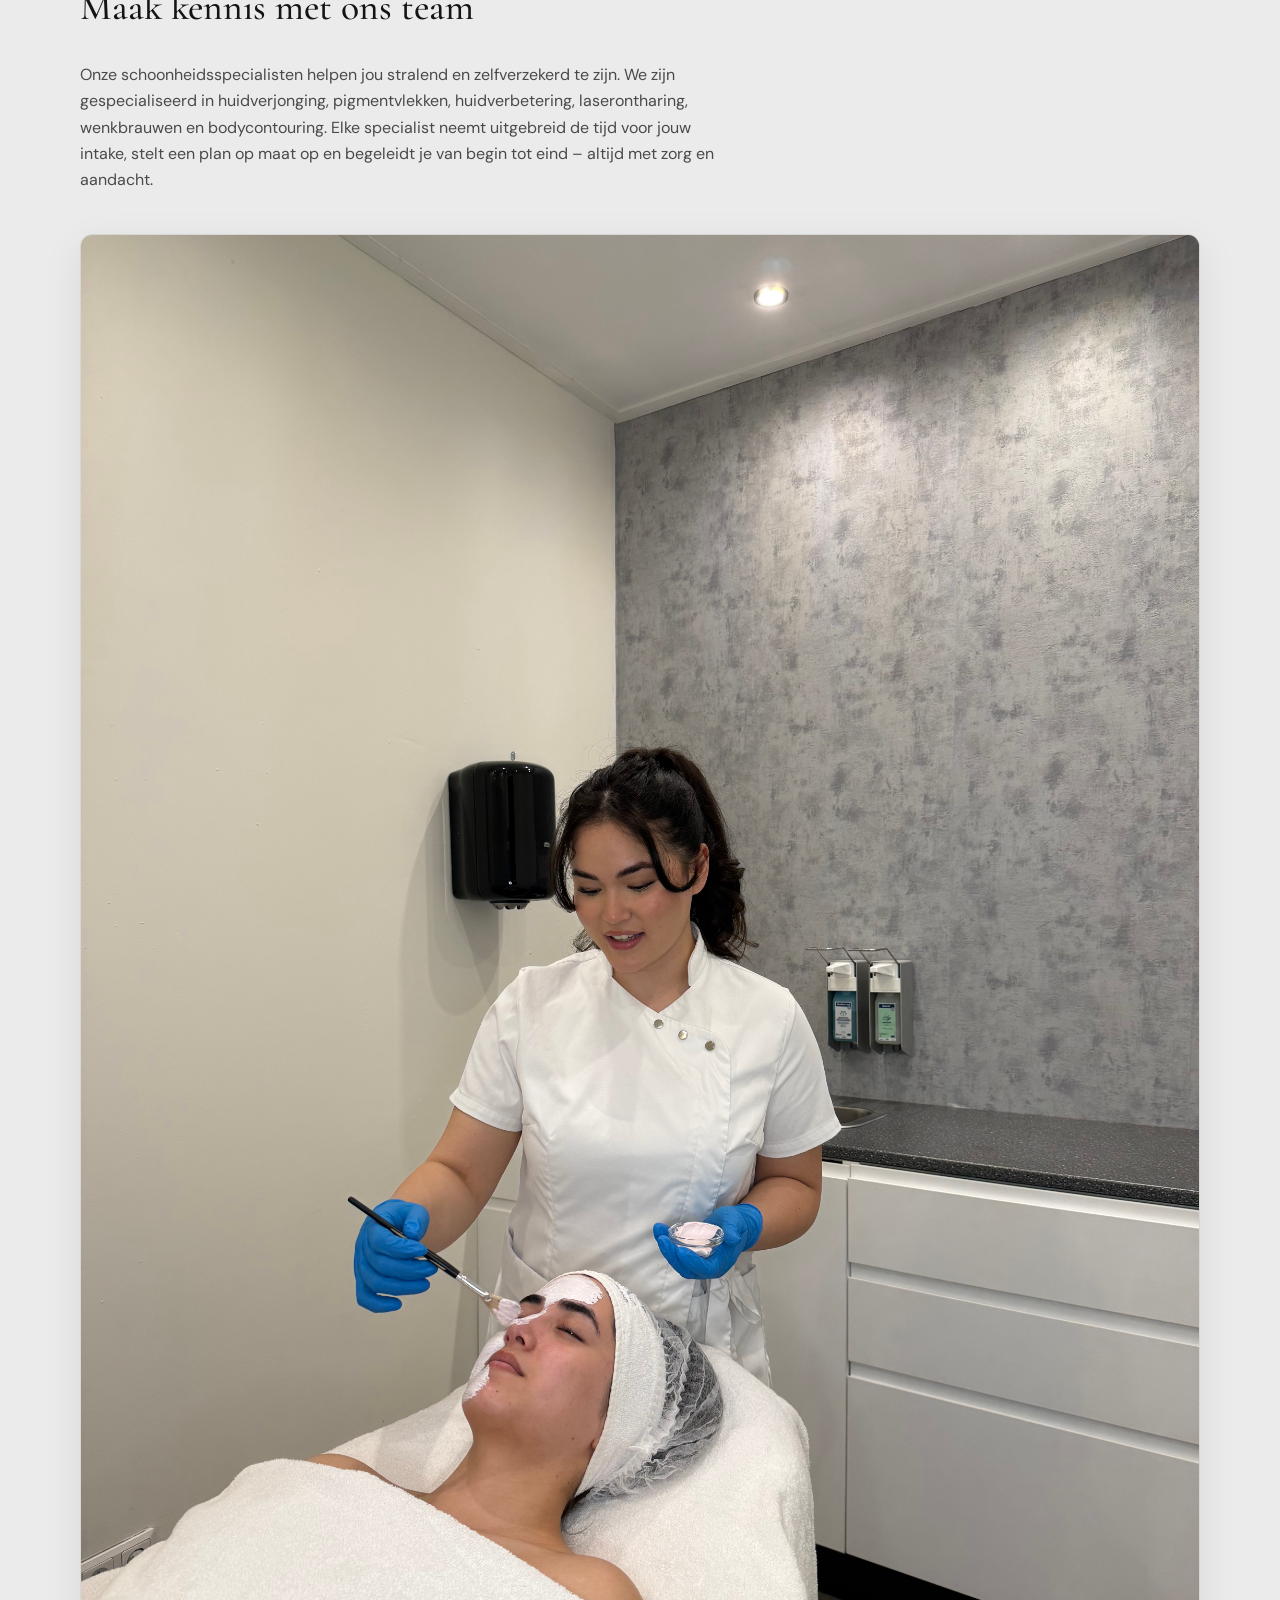
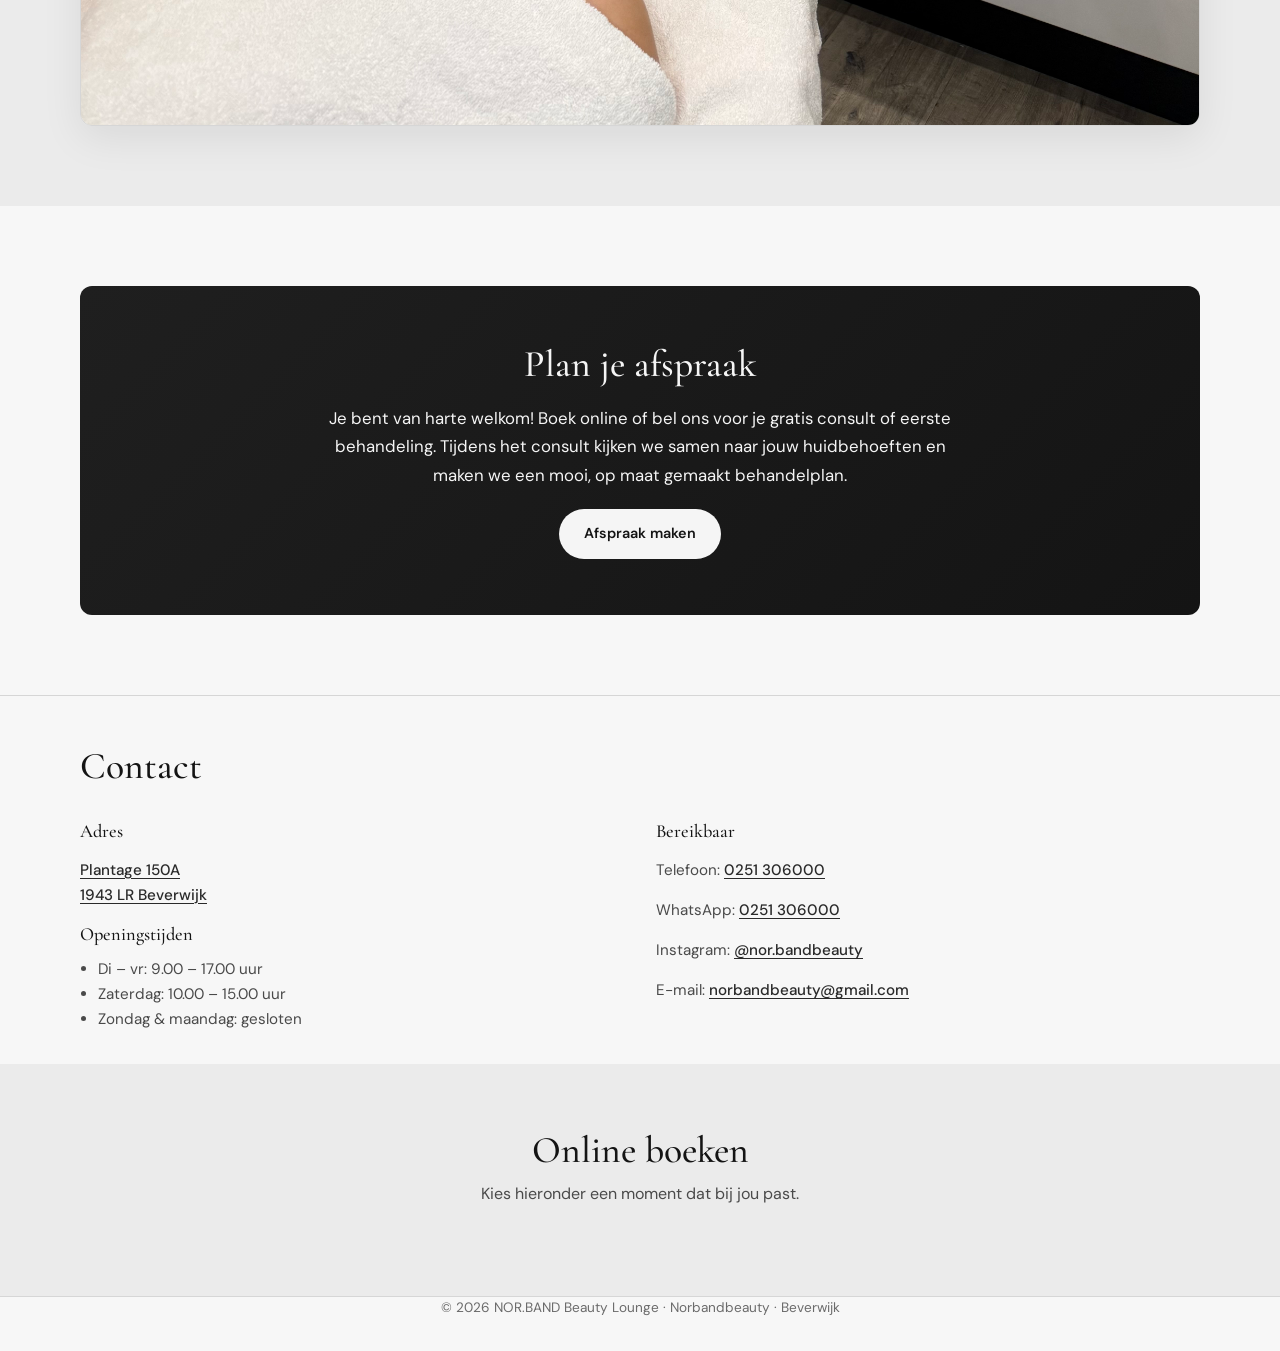
==== commit c6735bfd: "add photos and update styles" ====
--- a/index.html
+++ b/index.html
@@ -77,10 +77,10 @@
           </div>
           <div class="hero__visual">
             <img
-              src="images/hero-placeholder.svg"
+              src="images/IMG_2444.jpeg"
               width="1200"
-              height="700"
-              alt="Sfeerbeeld van de salon — placeholder"
+              height="800"
+              alt="Gevel van NOR.BAND Beauty Lounge in Beverwijk"
             />
           </div>
         </div>
@@ -91,10 +91,10 @@
           <div class="philo">
             <div class="philo__img">
               <img
-                src="images/about-placeholder.svg"
-                width="800"
-                height="600"
-                alt="Interieur van de salon — placeholder"
+                src="images/IMG_2614.jpeg"
+                width="1200"
+                height="900"
+                alt="Ontvangstruimte NOR.BAND Beauty Lounge met marmeren wand"
               />
             </div>
             <div class="philo__text">
@@ -192,18 +192,91 @@
             </div>
             <div class="philo__img">
               <img
-                src="images/about-placeholder.svg"
-                width="800"
-                height="600"
-                alt=""
-                role="presentation"
-              />
-            </div>
-          </div>
-        </div>
-      </section>
-
-      <section class="section" aria-labelledby="team-heading">
+                src="images/IMG_2601.jpeg"
+                width="1200"
+                height="900"
+                alt="Behandelruimte met professionele stoel en verlichting"
+              />
+            </div>
+          </div>
+        </div>
+      </section>
+
+      <section class="section" aria-labelledby="sfeer-heading">
+        <div class="container">
+          <div class="section__intro">
+            <h2 id="sfeer-heading">Sfeerimpressie</h2>
+            <p>Een indruk van onze lounge, behandelkamers en behandelingen.</p>
+          </div>
+          <div class="photo-grid" role="list">
+            <figure class="photo-grid__item" role="listitem">
+              <img
+                src="images/IMG_2431.jpeg"
+                width="800"
+                height="600"
+                alt="Productdisplay met huidverzorging op planken"
+                loading="lazy"
+              />
+            </figure>
+            <figure class="photo-grid__item" role="listitem">
+              <img
+                src="images/IMG_2432.jpeg"
+                width="800"
+                height="600"
+                alt="Huidverzorgingsproducten op een wanddisplay"
+                loading="lazy"
+              />
+            </figure>
+            <figure class="photo-grid__item" role="listitem">
+              <img
+                src="images/IMG_2455.jpeg"
+                width="800"
+                height="600"
+                alt="Laserbehandeling door een specialist"
+                loading="lazy"
+              />
+            </figure>
+            <figure class="photo-grid__item" role="listitem">
+              <img
+                src="images/IMG_2573.jpeg"
+                width="800"
+                height="600"
+                alt="Rustige behandelkamer met behandelbed"
+                loading="lazy"
+              />
+            </figure>
+            <figure class="photo-grid__item" role="listitem">
+              <img
+                src="images/IMG_2600.jpeg"
+                width="800"
+                height="600"
+                alt="Behandelruimte met apparatuur en verlichting"
+                loading="lazy"
+              />
+            </figure>
+            <figure class="photo-grid__item" role="listitem">
+              <img
+                src="images/IMG_2626.jpeg"
+                width="800"
+                height="600"
+                alt="Wachtruimte met zitjes en marmeren wand"
+                loading="lazy"
+              />
+            </figure>
+            <figure class="photo-grid__item" role="listitem">
+              <img
+                src="images/IMG_2627.jpeg"
+                width="800"
+                height="600"
+                alt="Balie NOR.BAND Beauty Lounge"
+                loading="lazy"
+              />
+            </figure>
+          </div>
+        </div>
+      </section>
+
+      <section class="section section--alt" aria-labelledby="team-heading">
         <div class="container">
           <div class="section__intro">
             <h2 id="team-heading">Maak kennis met ons team</h2>
@@ -215,22 +288,18 @@
               en aandacht.
             </p>
           </div>
-          <div>
+          <div class="philo__img">
             <img
-              src="images/team-placeholder.svg"
-              width="600"
-              height="400"
-              alt="Team — foto volgt"
+              src="images/IMG_2501.jpeg"
+              width="1200"
+              height="900"
+              alt="Behandeling aan de huid door een schoonheidsspecialiste"
             />
-            <div class="team-placeholder">
-              <strong>Teamfoto’s volgen binnenkort</strong>
-              <span>Hier tonen we binnenkort portretten van onze specialisten.</span>
-            </div>
-          </div>
-        </div>
-      </section>
-
-      <section class="section section--alt" aria-labelledby="cta-mid-heading">
+          </div>
+        </div>
+      </section>
+
+      <section class="section" aria-labelledby="cta-mid-heading">
         <div class="container">
           <div class="cta-band">
             <h2 id="cta-mid-heading">Plan je afspraak</h2>
@@ -298,7 +367,7 @@
           <div
             class="salonized-booking"
             data-company="E9KZ1DDDucgbJcKUujtXjDxc"
-            data-color="#888182"
+            data-color="#404040"
             data-language="nl"
             data-position="right"
             data-outline="shadow"
--- a/styles.css
+++ b/styles.css
@@ -1,19 +1,19 @@
 /* NOR.BAND Beauty Lounge — shared styles */
 
 :root {
-  --color-bg: #faf7f4;
-  --color-bg-alt: #f3ebe4;
+  --color-bg: #f7f7f7;
+  --color-bg-alt: #ebebeb;
   --color-surface: #ffffff;
-  --color-ink: #2e2a28;
-  --color-muted: #5c5652;
-  --color-soft: #8a817a;
-  --color-accent: #a67f78;
-  --color-accent-soft: #c9a9a2;
-  --color-line: #e5dcd4;
-  --color-rose: #d4b8b0;
+  --color-ink: #141414;
+  --color-muted: #4a4a4a;
+  --color-soft: #6b6b6b;
+  --color-accent: #2a2a2a;
+  --color-accent-soft: #8c8c8c;
+  --color-line: #d6d6d6;
+  --color-rose: #b8b8b8;
   --font-display: "Cormorant Garamond", "Times New Roman", serif;
   --font-body: "DM Sans", system-ui, -apple-system, sans-serif;
-  --shadow-soft: 0 12px 40px rgba(46, 42, 40, 0.08);
+  --shadow-soft: 0 12px 40px rgba(0, 0, 0, 0.08);
   --radius: 12px;
   --max: 1120px;
   --header-h: 72px;
@@ -126,7 +126,7 @@
   position: sticky;
   top: 0;
   z-index: 100;
-  background: rgba(250, 247, 244, 0.92);
+  background: rgba(247, 247, 247, 0.92);
   backdrop-filter: blur(10px);
   border-bottom: 1px solid var(--color-line);
 }
@@ -262,22 +262,22 @@
 
 .btn--primary {
   background: var(--color-ink);
-  color: #faf7f4;
+  color: #ffffff;
 }
 
 .btn--primary:hover {
-  background: #45403d;
-  color: #faf7f4;
+  background: #333333;
+  color: #ffffff;
 }
 
 /* Anchor primary buttons: override global `a` / `.site-nav a` link colours */
 a.btn.btn--primary {
-  color: #faf7f4;
+  color: #ffffff;
   text-decoration: none;
 }
 
 a.btn.btn--primary:hover {
-  color: #faf7f4;
+  color: #ffffff;
 }
 
 .btn--ghost {
@@ -344,7 +344,7 @@
 .hero {
   position: relative;
   padding: clamp(2.5rem, 6vw, 4rem) 0 clamp(3rem, 8vw, 5rem);
-  background: linear-gradient(160deg, #faf7f4 0%, #ebe3dd 45%, #e0d4cc 100%);
+  background: linear-gradient(160deg, #f7f7f7 0%, #e8e8e8 45%, #dcdcdc 100%);
   overflow: hidden;
 }
 
@@ -410,13 +410,13 @@
   border: 1px solid var(--color-line);
   border-radius: var(--radius);
   padding: 1.5rem 1.35rem;
-  box-shadow: 0 4px 24px rgba(46, 42, 40, 0.04);
+  box-shadow: 0 4px 24px rgba(0, 0, 0, 0.05);
   transition: box-shadow 0.2s, border-color 0.2s;
 }
 
 .card:hover {
   box-shadow: var(--shadow-soft);
-  border-color: #d9cec5;
+  border-color: #c9c9c9;
 }
 
 .card h3 {
@@ -509,17 +509,45 @@
   margin-bottom: 0.35rem;
 }
 
+/* Sfeerimpressie — klantenfoto’s */
+.photo-grid {
+  display: grid;
+  gap: 0.75rem;
+  grid-template-columns: repeat(2, 1fr);
+}
+
+@media (min-width: 720px) {
+  .photo-grid {
+    grid-template-columns: repeat(3, 1fr);
+    gap: 1rem;
+  }
+}
+
+.photo-grid__item {
+  margin: 0;
+  border-radius: var(--radius);
+  overflow: hidden;
+  border: 1px solid var(--color-line);
+  box-shadow: 0 4px 20px rgba(0, 0, 0, 0.06);
+}
+
+.photo-grid__item img {
+  width: 100%;
+  aspect-ratio: 4 / 3;
+  object-fit: cover;
+}
+
 /* CTA band */
 .cta-band {
   text-align: center;
   padding: clamp(2.5rem, 6vw, 3.5rem);
-  background: linear-gradient(135deg, #3a3533 0%, #2e2a28 100%);
-  color: #f5f0eb;
+  background: linear-gradient(135deg, #1f1f1f 0%, #141414 100%);
+  color: #f5f5f5;
   border-radius: var(--radius);
 }
 
 .cta-band h2 {
-  color: #f5f0eb;
+  color: #f5f5f5;
   margin: 0 0 1rem;
 }
 
@@ -531,7 +559,7 @@
 }
 
 .cta-band .btn--primary {
-  background: #f5f0eb;
+  background: #f5f5f5;
   color: var(--color-ink);
 }
 
@@ -609,7 +637,7 @@
 /* Behandelingen page */
 .page-hero {
   padding: clamp(2.5rem, 6vw, 3.5rem) 0;
-  background: linear-gradient(180deg, #faf7f4, #ebe3dd);
+  background: linear-gradient(180deg, #f7f7f7, #e4e4e4);
   border-bottom: 1px solid var(--color-line);
 }
 
@@ -623,7 +651,7 @@
   position: sticky;
   top: var(--header-h);
   z-index: 50;
-  background: rgba(250, 247, 244, 0.95);
+  background: rgba(247, 247, 247, 0.95);
   backdrop-filter: blur(8px);
   border-bottom: 1px solid var(--color-line);
   padding: 0.65rem 0;
@@ -851,7 +879,7 @@
 .spray-highlight {
   margin-top: 1.5rem;
   padding: 1rem 1.25rem;
-  background: linear-gradient(135deg, #f0e6e0, #e8dcd4);
+  background: linear-gradient(135deg, #ececec, #dedede);
   border-radius: var(--radius);
   font-weight: 600;
   color: var(--color-ink);
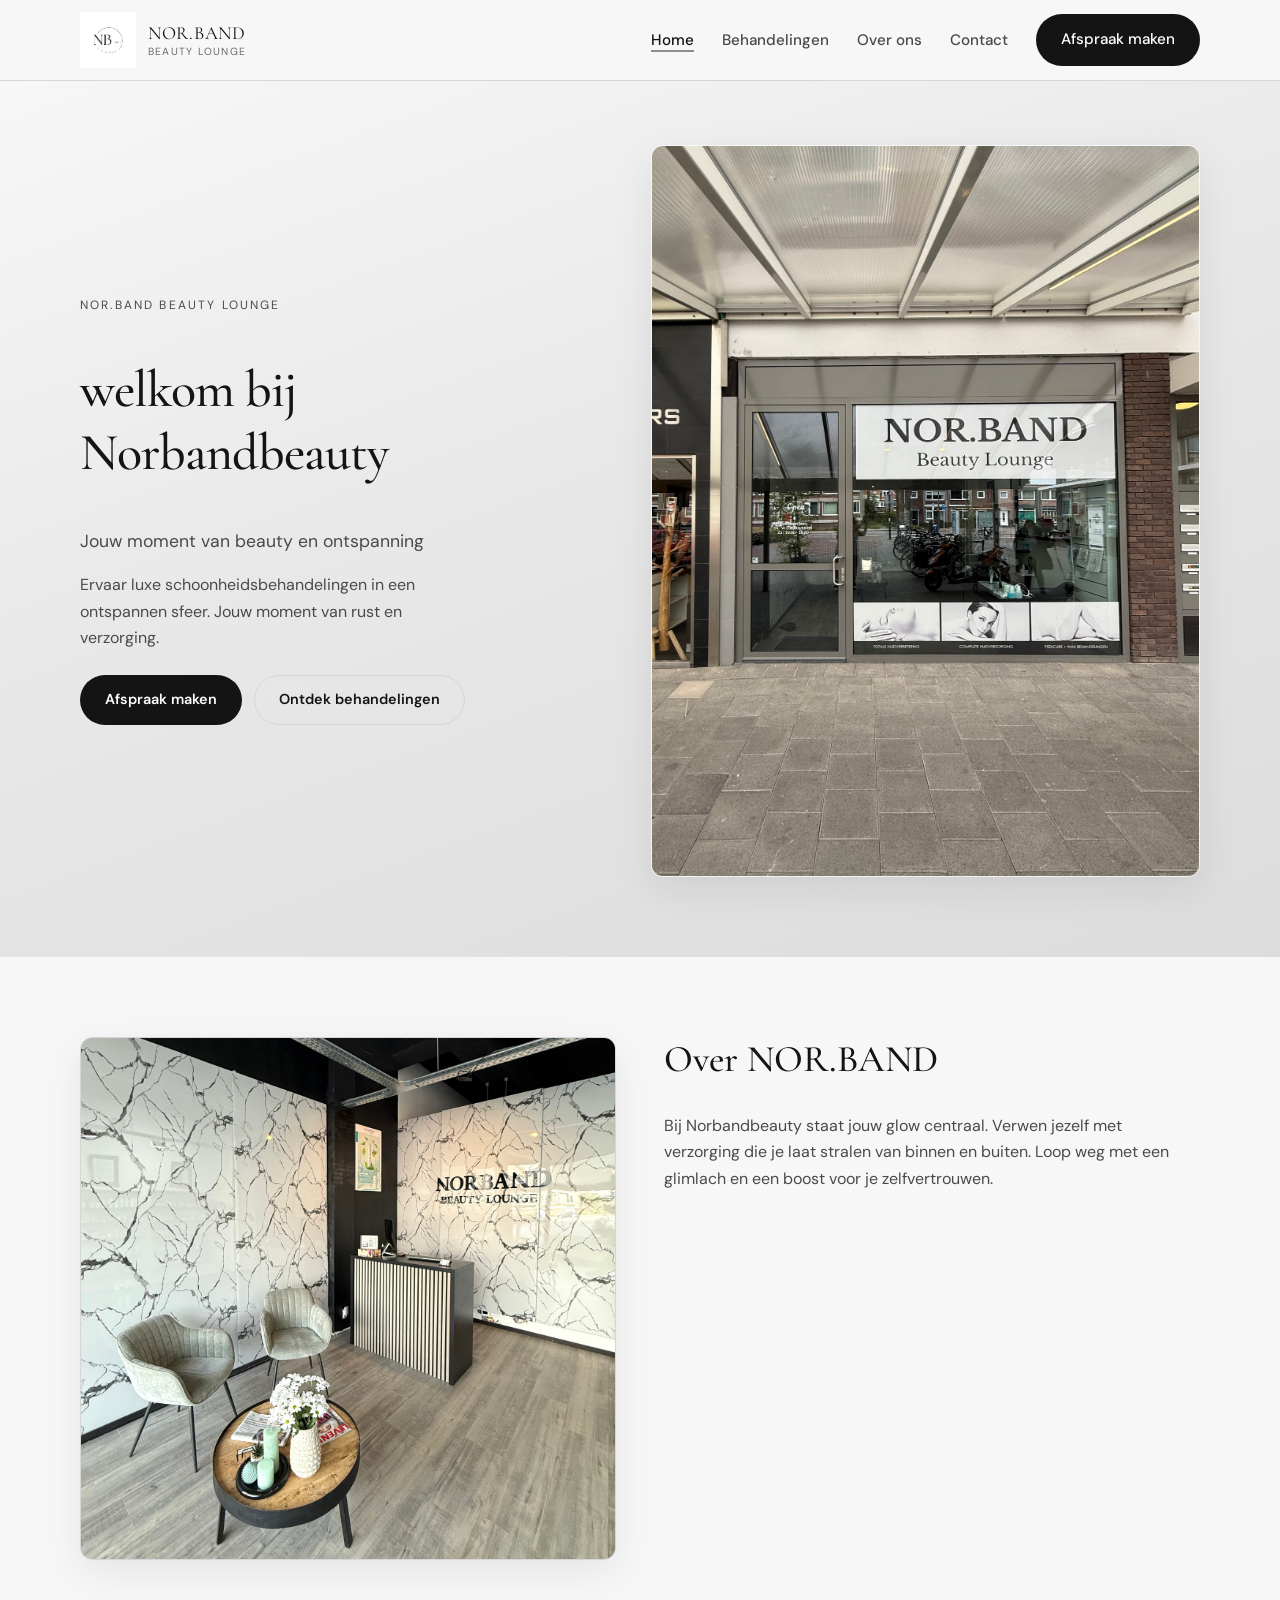
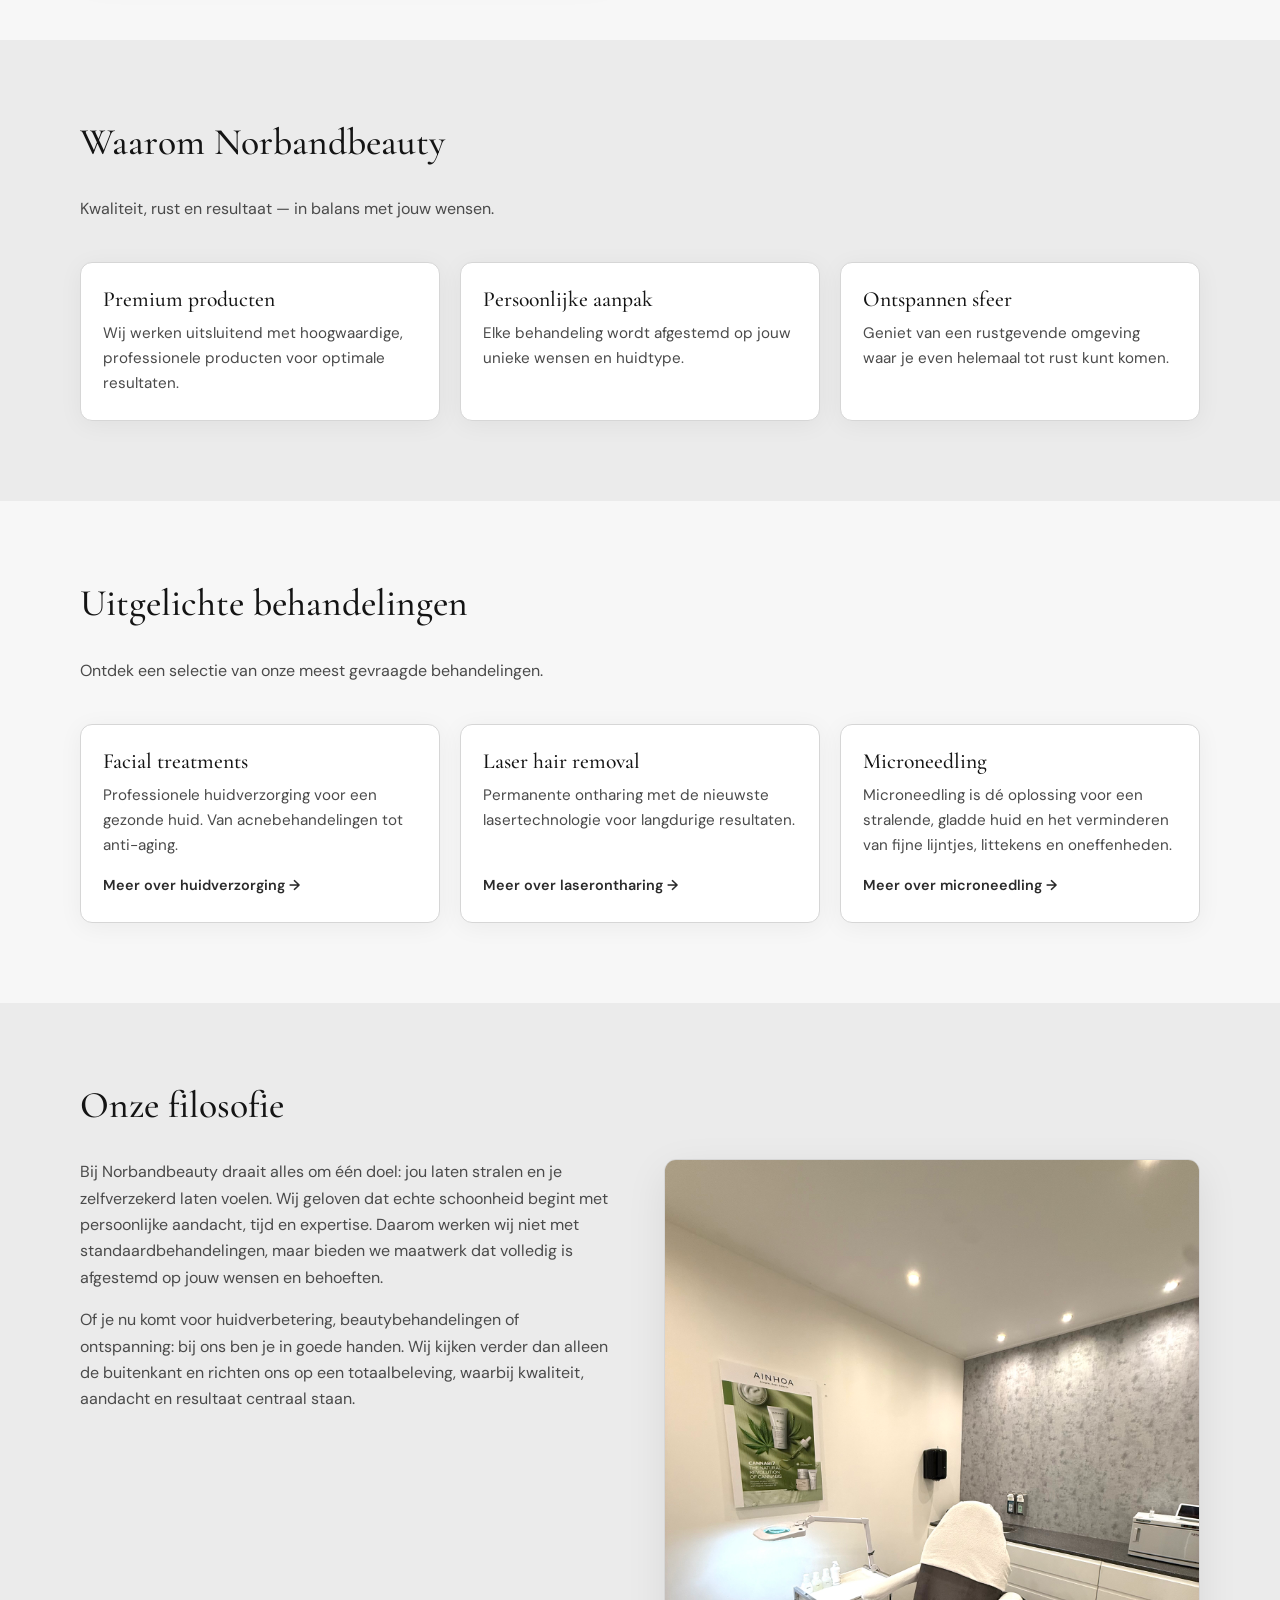
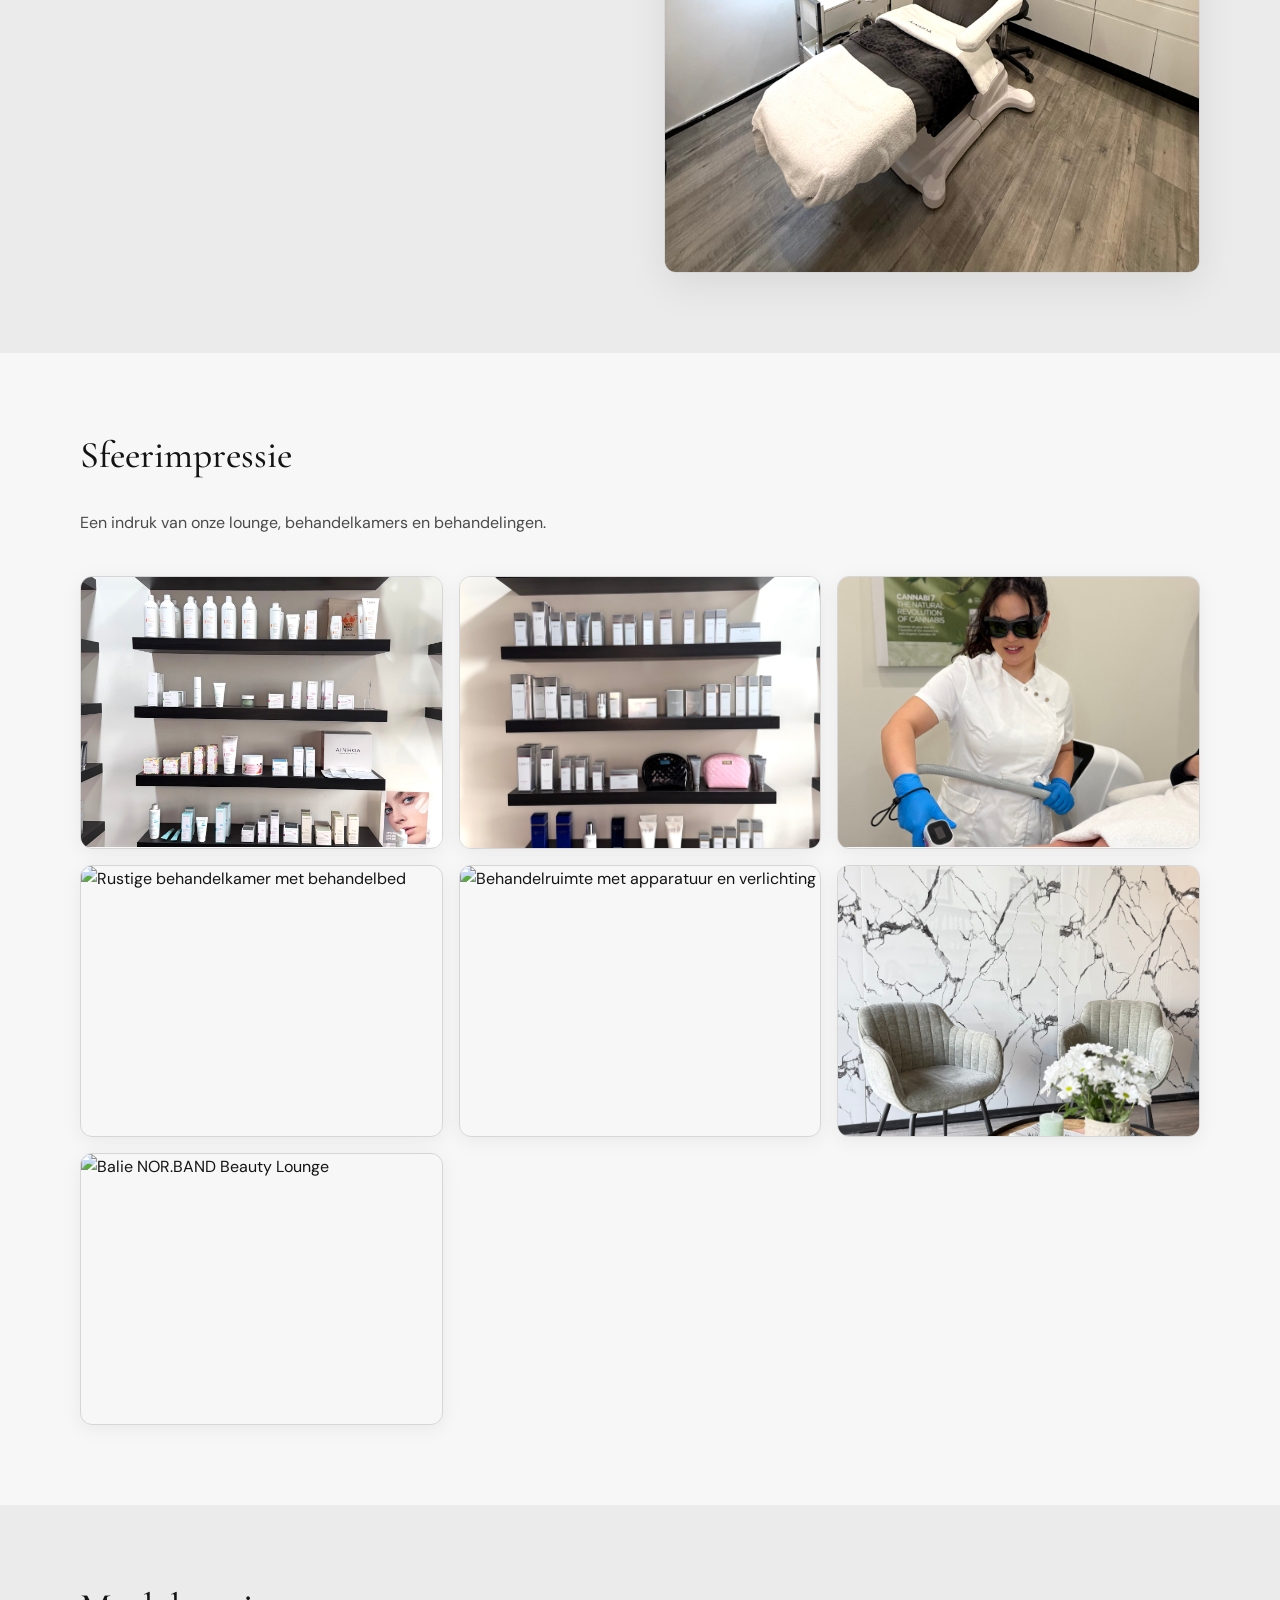
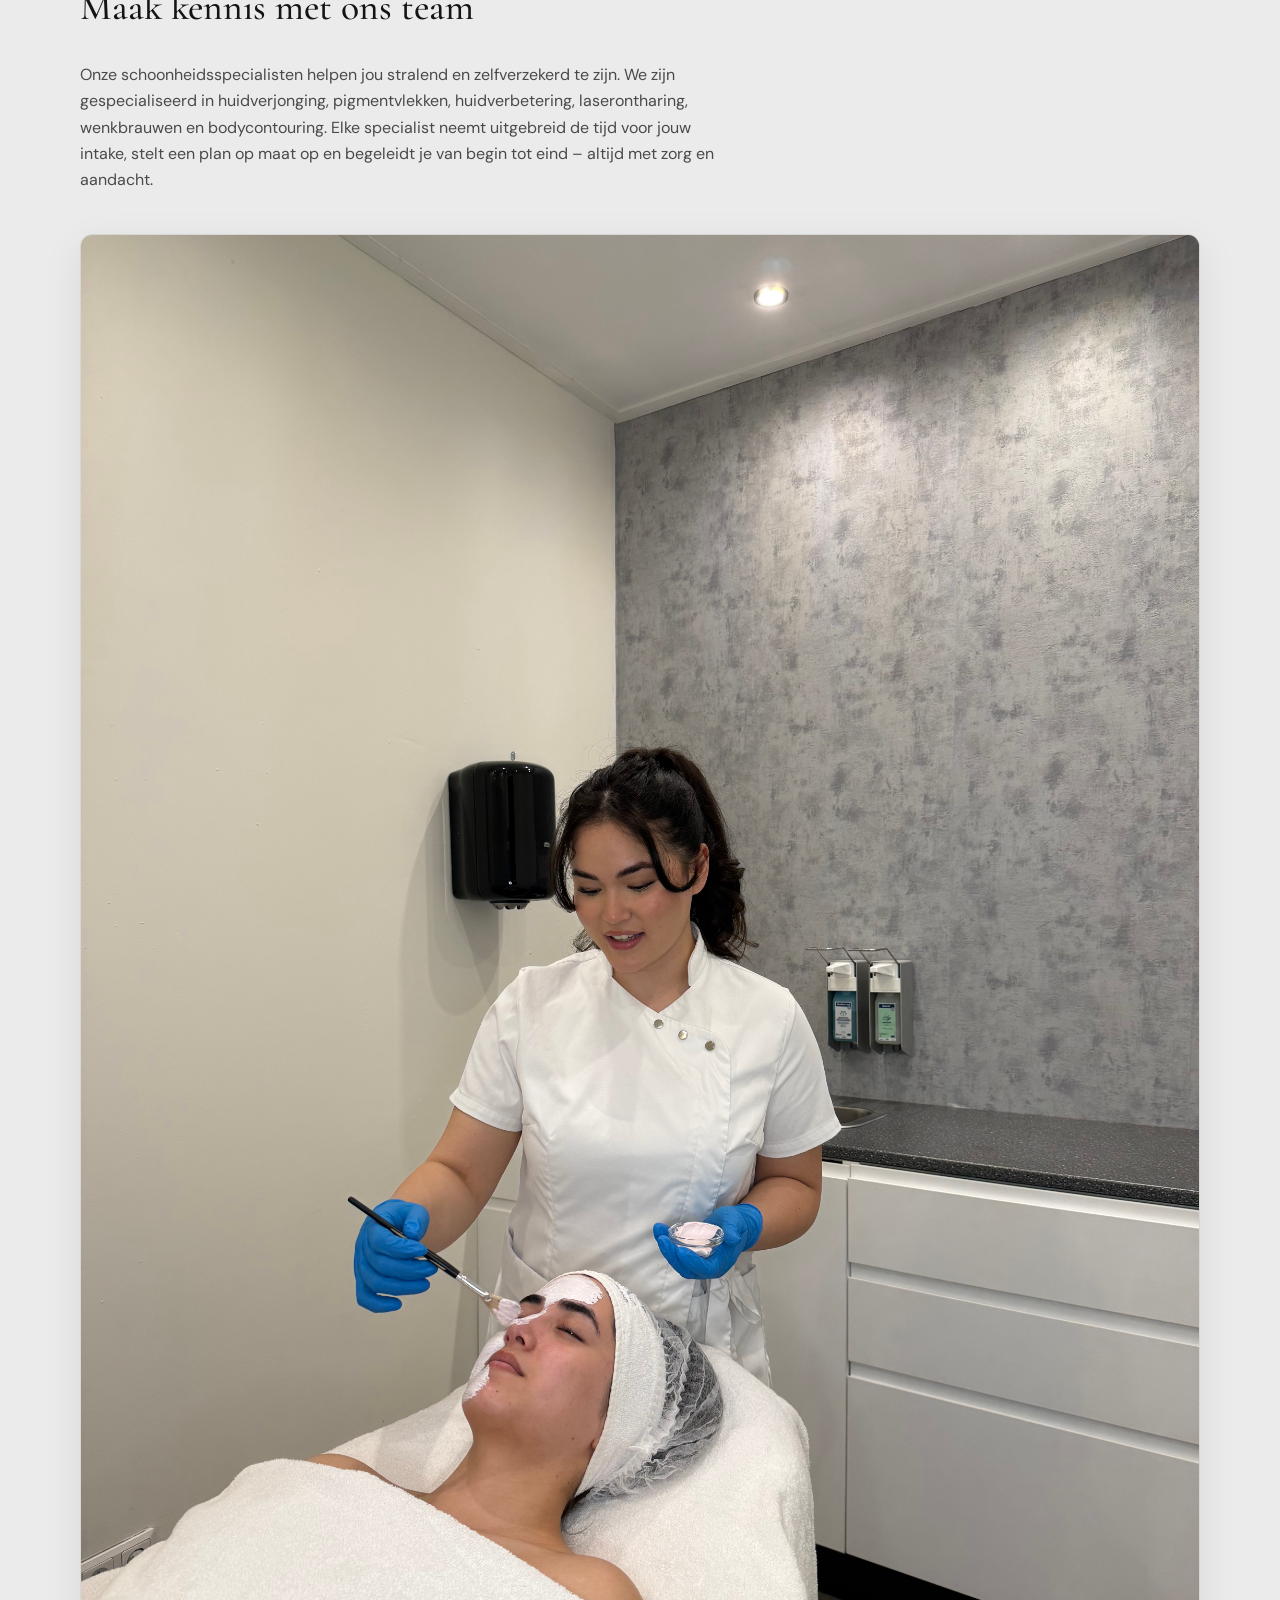
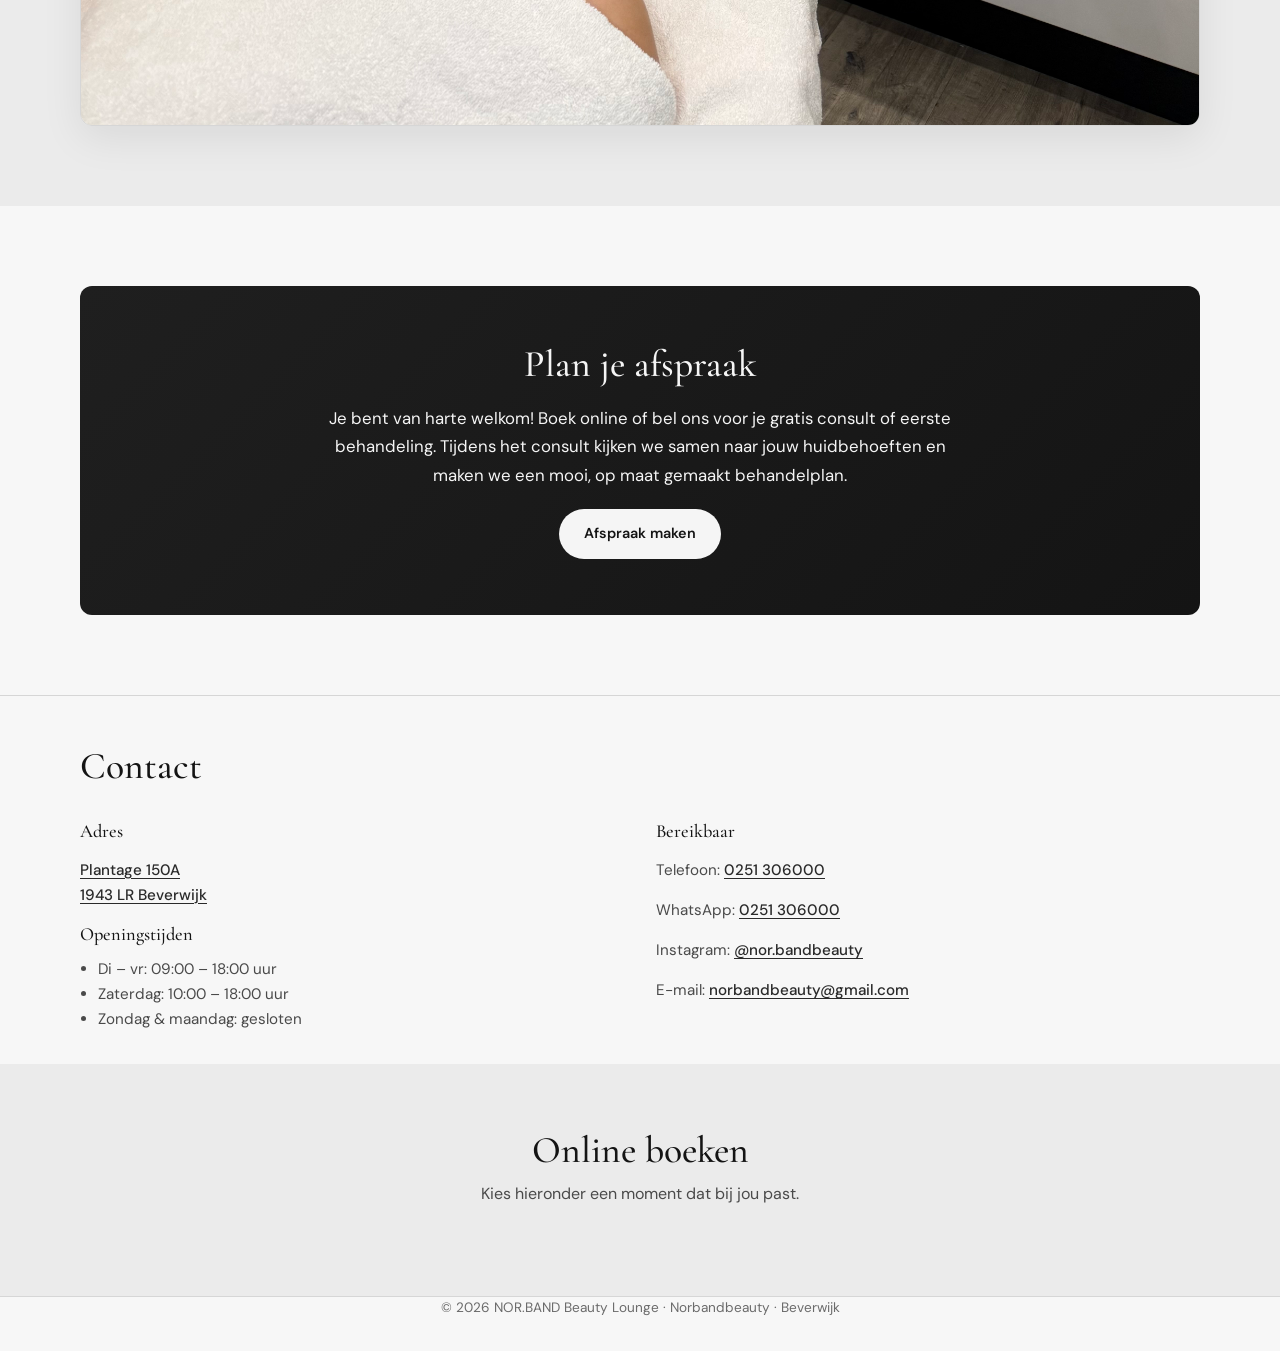
==== commit f4b610d7: "fix stylings and some data" ====
--- a/index.html
+++ b/index.html
@@ -8,6 +8,8 @@
       name="description"
       content="Welkom bij Norbandbeauty — luxe schoonheidsbehandelingen in Beverwijk. Jouw moment van beauty en ontspanning."
     />
+    <link rel="icon" href="images/logo.png" type="image/png" sizes="any" />
+    <link rel="apple-touch-icon" href="images/logo.png" />
     <link rel="preconnect" href="https://fonts.googleapis.com" />
     <link rel="preconnect" href="https://fonts.gstatic.com" crossorigin />
     <link
@@ -330,8 +332,8 @@
               </p>
               <h3>Openingstijden</h3>
               <ul>
-                <li>Di – vr: 9.00 – 17.00 uur</li>
-                <li>Zaterdag: 10.00 – 15.00 uur</li>
+                <li>Di – vr: 09:00 – 18:00 uur</li>
+                <li>Zaterdag: 10:00 – 18:00 uur</li>
                 <li>Zondag &amp; maandag: gesloten</li>
               </ul>
             </div>
--- a/styles.css
+++ b/styles.css
@@ -136,7 +136,7 @@
   align-items: center;
   justify-content: space-between;
   gap: 1rem;
-  min-height: var(--header-h);
+  min-height: 72px;
   padding-block: 0.75rem;
 }
 
@@ -299,18 +299,46 @@
 }
 
 @media (max-width: 767px) {
+  :root {
+    --header-h: 88px;
+  }
+
+  /* backdrop-filter traps `position: fixed` children to the header box in WebKit/Blink,
+     which clips the full-screen drawer — use a solid bar on small screens instead */
+  .site-header {
+    backdrop-filter: none;
+    -webkit-backdrop-filter: none;
+    background: var(--color-surface);
+  }
+
   .nav-toggle {
     display: inline-flex;
+    position: relative;
+    z-index: 250;
+  }
+
+  .site-header__cta--mobile {
+    position: relative;
+    z-index: 250;
   }
 
   .site-nav {
     position: fixed;
-    inset: var(--header-h) 0 0 0;
+    top: var(--header-h);
+    left: 0;
+    right: 0;
+    bottom: 0;
+    width: 100%;
+    min-height: calc(100dvh - var(--header-h));
+    min-height: calc(100vh - var(--header-h));
+    z-index: 200;
     background: var(--color-bg);
     padding: 1.5rem;
+    padding-bottom: max(1.5rem, env(safe-area-inset-bottom, 0px));
     transform: translateX(100%);
     transition: transform 0.25s ease;
     overflow-y: auto;
+    -webkit-overflow-scrolling: touch;
   }
 
   .site-nav.is-open {
